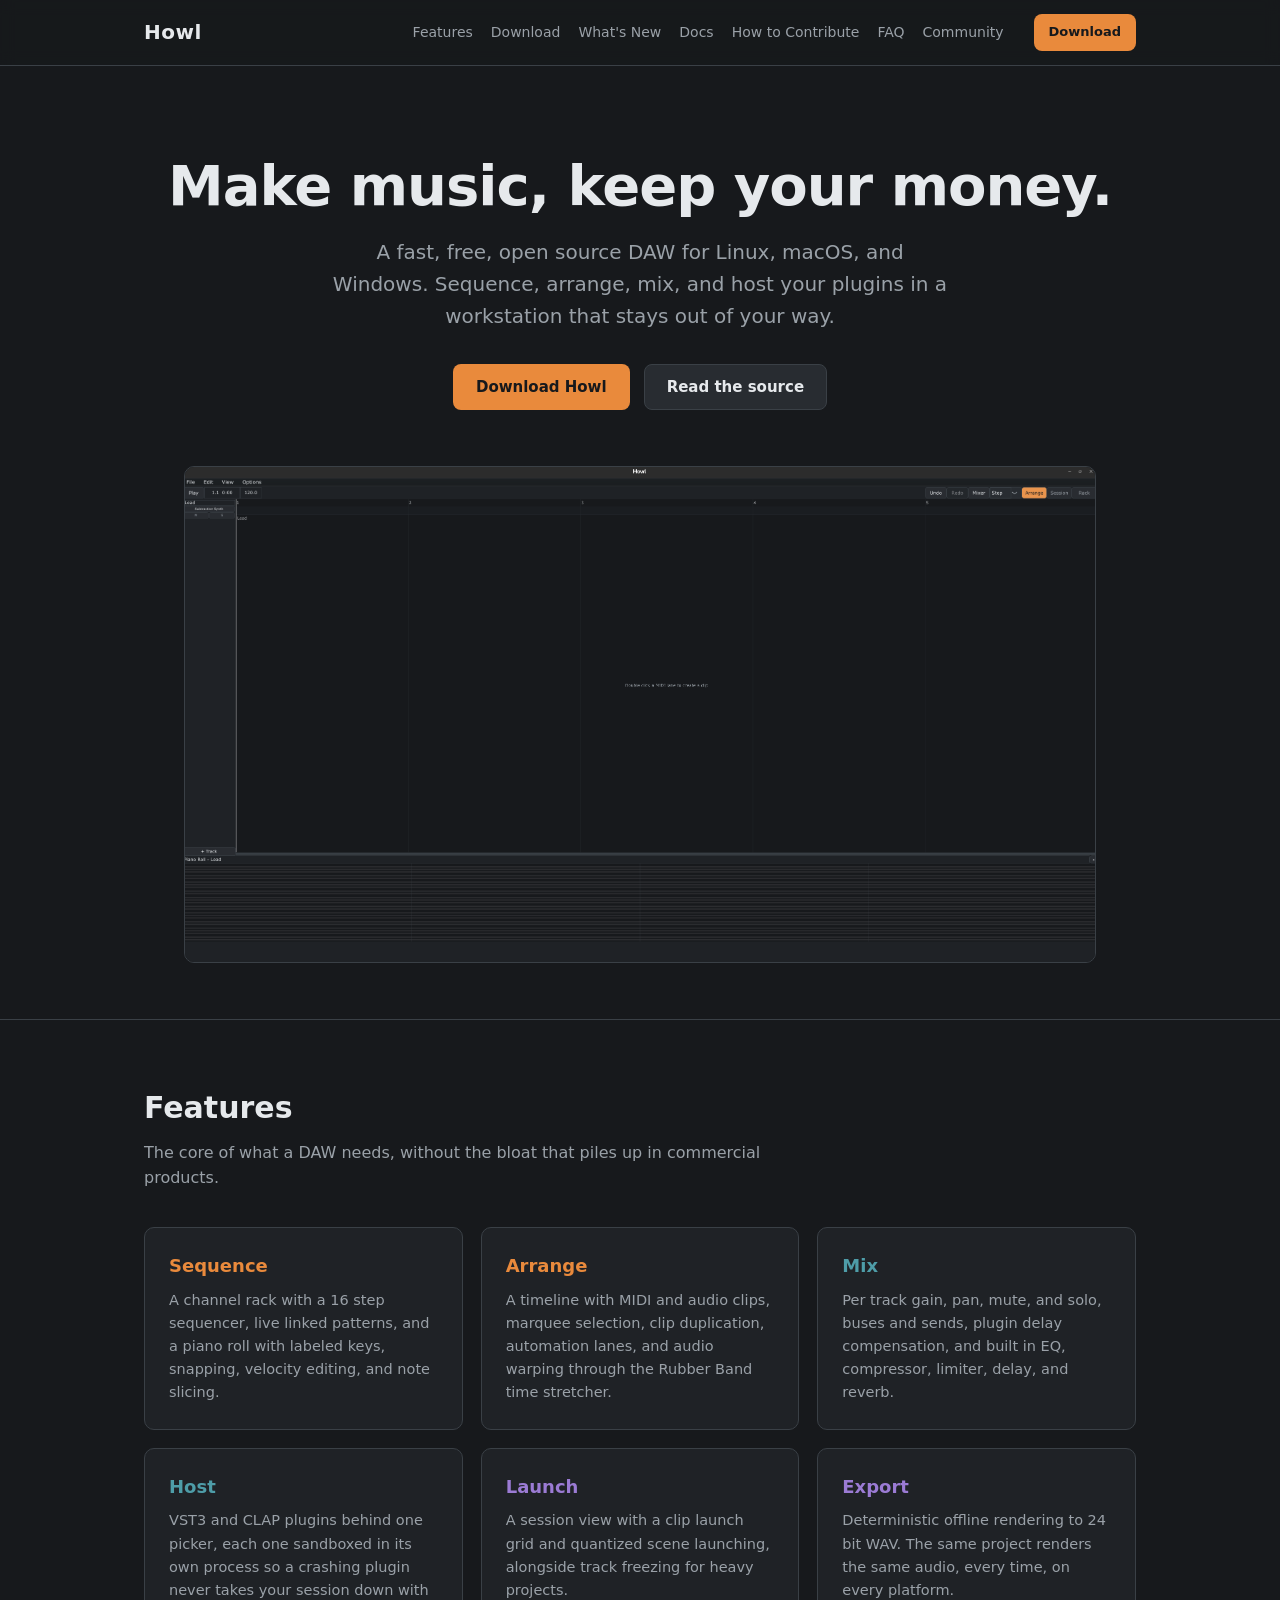
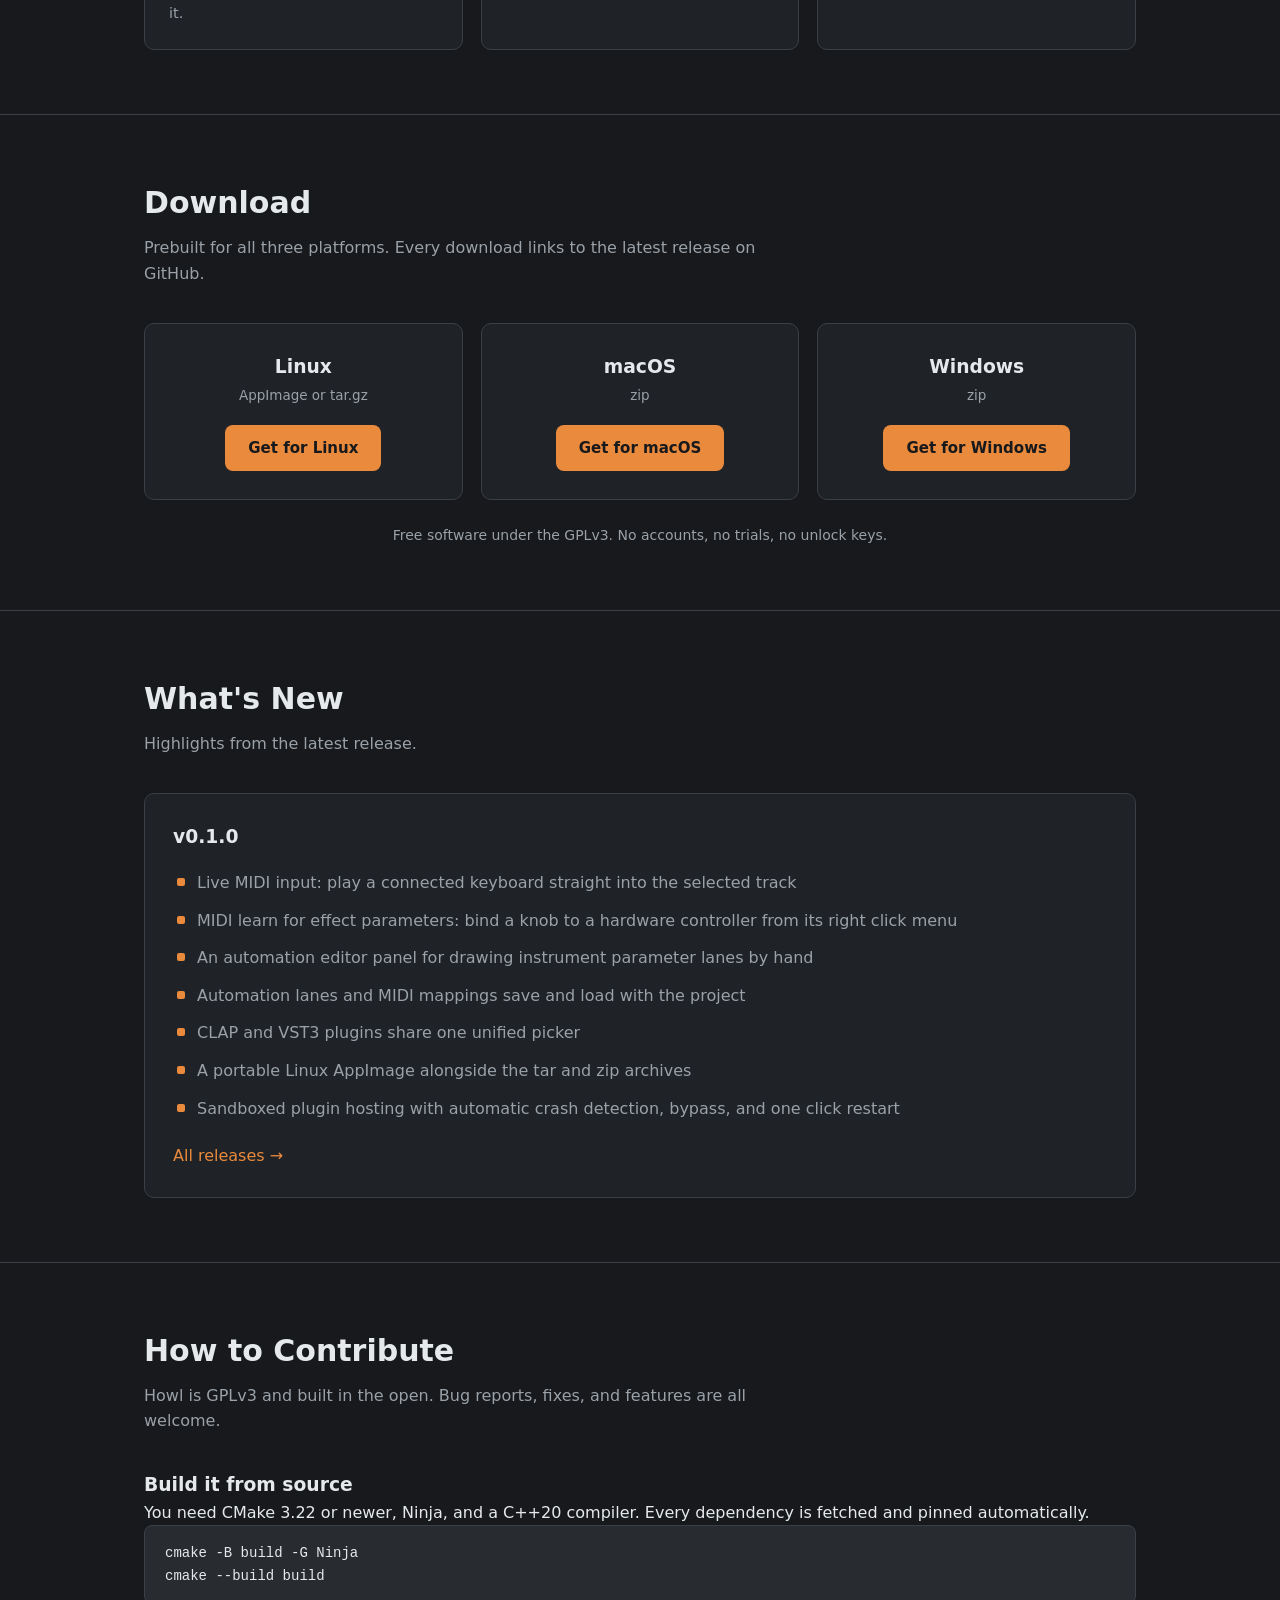
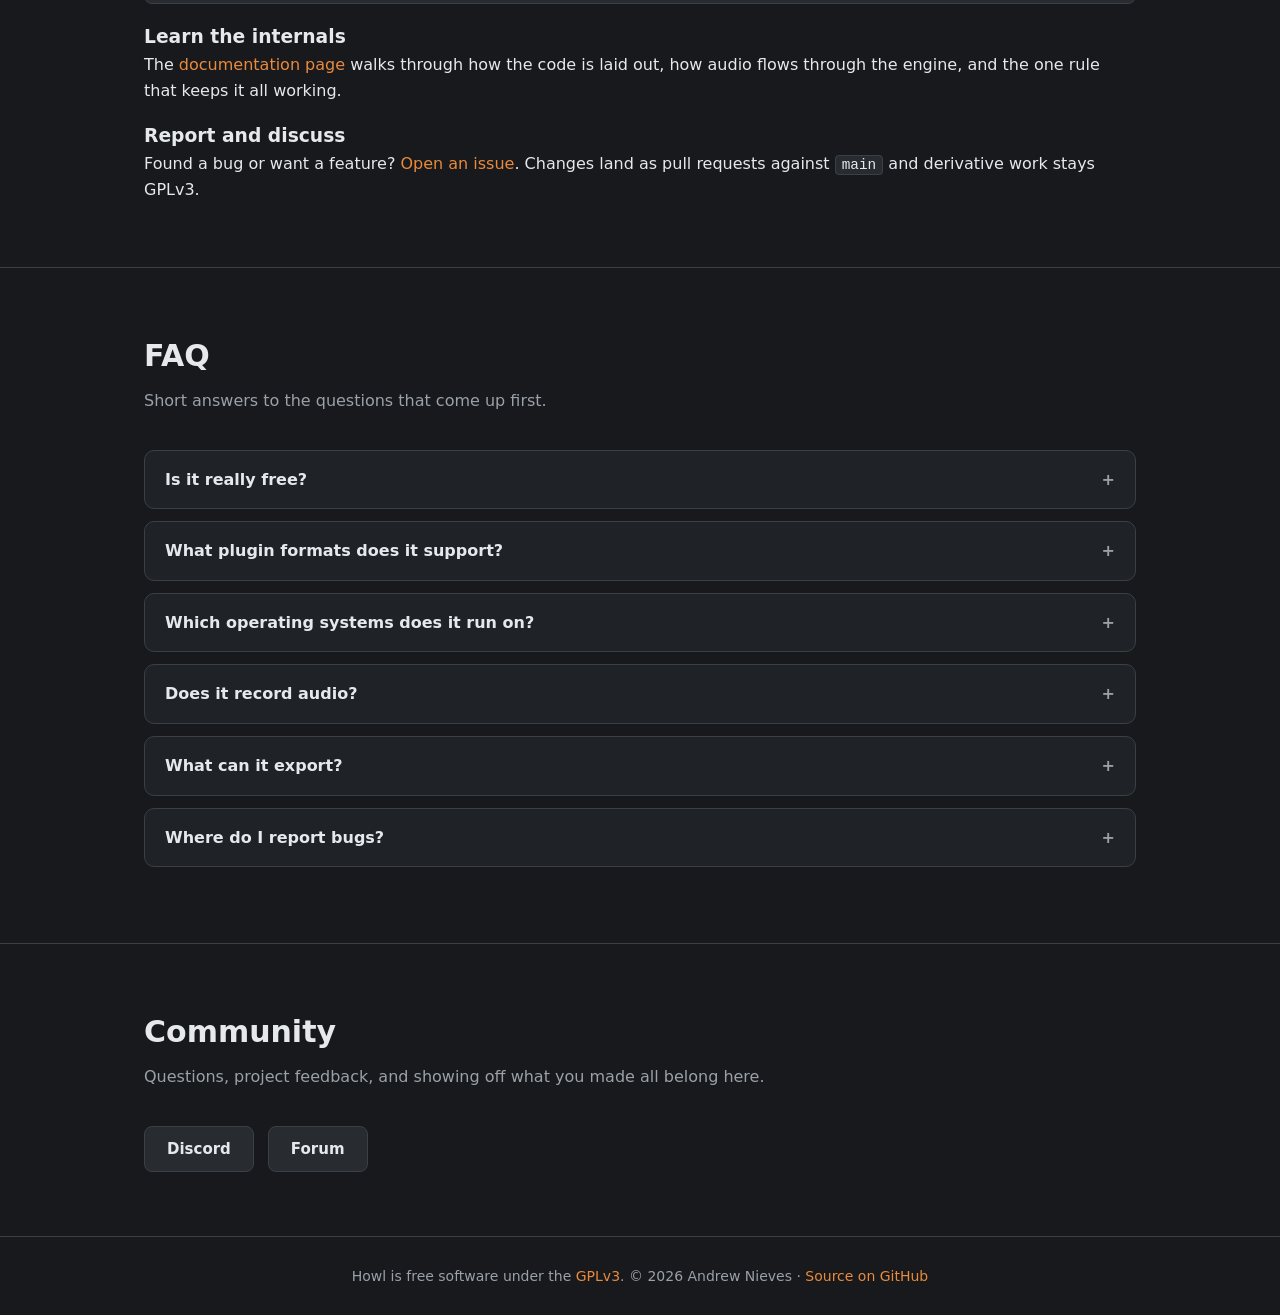
==== docs/index.html @ ec3da245 "add the website and a Help menu Two static pages served from docs/ by GitHub Pages: a landing page w" ====
<!DOCTYPE html>
<html lang="en">
<head>
    <meta charset="utf-8">
    <meta name="viewport" content="width=device-width, initial-scale=1">
    <title>Howl - A fast, free, open source DAW</title>
    <meta name="description" content="Howl is a fast, free, open source digital audio workstation for Linux, macOS, and Windows, with VST3 and CLAP plugin hosting.">
    <link rel="stylesheet" href="style.css">
</head>
<body>

<nav>
    <div class="nav-inner">
        <a class="wordmark" href="#">Howl</a>
        <div class="nav-links">
            <a href="#features">Features</a>
            <a href="#download">Download</a>
            <a href="#whats-new">What's New</a>
            <a href="documentation.html">Docs</a>
            <a href="#contribute">How to Contribute</a>
            <a href="#faq">FAQ</a>
            <a href="#community">Community</a>
        </div>
        <a class="button button-primary button-small nav-cta" href="https://github.com/ajnieves1/Howl/releases/latest">Download</a>
    </div>
</nav>

<header class="hero">
    <div class="container">
        <h1>Make music, keep your money.</h1>
        <p class="tagline">A fast, free, open source DAW for Linux, macOS, and Windows. Sequence, arrange, mix, and host your plugins in a workstation that stays out of your way.</p>
        <div class="hero-actions">
            <a class="button button-primary" href="https://github.com/ajnieves1/Howl/releases/latest">Download Howl</a>
            <a class="button button-secondary" href="https://github.com/ajnieves1/Howl">Read the source</a>
        </div>
    </div>
    <div class="hero-shot">
        <img src="image.png" alt="The Howl arrangement view: a dark timeline with MIDI clips, a track header column, and a transport bar">
    </div>
</header>

<main>

<section id="features">
    <div class="container">
        <h2>Features</h2>
        <p class="section-lead">The core of what a DAW needs, without the bloat that piles up in commercial products.</p>
        <div class="card-grid">
            <div class="card">
                <h3 class="tint-accent">Sequence</h3>
                <p>A channel rack with a 16 step sequencer, live linked patterns, and a piano roll with labeled keys, snapping, velocity editing, and note slicing.</p>
            </div>
            <div class="card">
                <h3 class="tint-accent">Arrange</h3>
                <p>A timeline with MIDI and audio clips, marquee selection, clip duplication, automation lanes, and audio warping through the Rubber Band time stretcher.</p>
            </div>
            <div class="card">
                <h3 class="tint-audio">Mix</h3>
                <p>Per track gain, pan, mute, and solo, buses and sends, plugin delay compensation, and built in EQ, compressor, limiter, delay, and reverb.</p>
            </div>
            <div class="card">
                <h3 class="tint-audio">Host</h3>
                <p>VST3 and CLAP plugins behind one picker, each one sandboxed in its own process so a crashing plugin never takes your session down with it.</p>
            </div>
            <div class="card">
                <h3 class="tint-pattern">Launch</h3>
                <p>A session view with a clip launch grid and quantized scene launching, alongside track freezing for heavy projects.</p>
            </div>
            <div class="card">
                <h3 class="tint-pattern">Export</h3>
                <p>Deterministic offline rendering to 24 bit WAV. The same project renders the same audio, every time, on every platform.</p>
            </div>
        </div>
    </div>
</section>

<section id="download">
    <div class="container">
        <h2>Download</h2>
        <p class="section-lead">Prebuilt for all three platforms. Every download links to the latest release on GitHub.</p>
        <div class="download-grid">
            <div class="download-card">
                <h3>Linux</h3>
                <p class="formats">AppImage or tar.gz</p>
                <a class="button button-primary" href="https://github.com/ajnieves1/Howl/releases/latest">Get for Linux</a>
            </div>
            <div class="download-card">
                <h3>macOS</h3>
                <p class="formats">zip</p>
                <a class="button button-primary" href="https://github.com/ajnieves1/Howl/releases/latest">Get for macOS</a>
            </div>
            <div class="download-card">
                <h3>Windows</h3>
                <p class="formats">zip</p>
                <a class="button button-primary" href="https://github.com/ajnieves1/Howl/releases/latest">Get for Windows</a>
            </div>
        </div>
        <p class="license-note">Free software under the GPLv3. No accounts, no trials, no unlock keys.</p>
    </div>
</section>

<section id="whats-new">
    <div class="container">
        <h2>What's New</h2>
        <p class="section-lead">Highlights from the latest release.</p>
        <div class="release-notes">
            <h3>v0.1.0</h3>
            <ul>
                <li>Live MIDI input: play a connected keyboard straight into the selected track</li>
                <li>MIDI learn for effect parameters: bind a knob to a hardware controller from its right click menu</li>
                <li>An automation editor panel for drawing instrument parameter lanes by hand</li>
                <li>Automation lanes and MIDI mappings save and load with the project</li>
                <li>CLAP and VST3 plugins share one unified picker</li>
                <li>A portable Linux AppImage alongside the tar and zip archives</li>
                <li>Sandboxed plugin hosting with automatic crash detection, bypass, and one click restart</li>
            </ul>
            <a class="all-releases" href="https://github.com/ajnieves1/Howl/releases">All releases &rarr;</a>
        </div>
    </div>
</section>

<section id="contribute">
    <div class="container">
        <h2>How to Contribute</h2>
        <p class="section-lead">Howl is GPLv3 and built in the open. Bug reports, fixes, and features are all welcome.</p>
        <div class="contribute-steps">
            <div>
                <h3>Build it from source</h3>
                <p>You need CMake 3.22 or newer, Ninja, and a C++20 compiler. Every dependency is fetched and pinned automatically.</p>
<pre><code>cmake -B build -G Ninja
cmake --build build</code></pre>
            </div>
            <div>
                <h3>Learn the internals</h3>
                <p>The <a href="documentation.html">documentation page</a> walks through how the code is laid out, how audio flows through the engine, and the one rule that keeps it all working.</p>
            </div>
            <div>
                <h3>Report and discuss</h3>
                <p>Found a bug or want a feature? <a href="https://github.com/ajnieves1/Howl/issues">Open an issue</a>. Changes land as pull requests against <code>main</code> and derivative work stays GPLv3.</p>
            </div>
        </div>
    </div>
</section>

<section id="faq" class="faq">
    <div class="container">
        <h2>FAQ</h2>
        <p class="section-lead">Short answers to the questions that come up first.</p>
        <details>
            <summary>Is it really free?</summary>
            <p>Yes. Howl is free software under the GPLv3. There is nothing to buy, no locked features, and no subscription. You can use it, study it, change it, and share it.</p>
        </details>
        <details>
            <summary>What plugin formats does it support?</summary>
            <p>VST3 and CLAP, both behind one picker. VST2 is not supported and will not be. On Linux, Windows plugins can work through yabridge, with the usual caveats bridged plugins bring.</p>
        </details>
        <details>
            <summary>Which operating systems does it run on?</summary>
            <p>Linux, macOS, and Windows. All three are built and tested on every change.</p>
        </details>
        <details>
            <summary>Does it record audio?</summary>
            <p>No. Howl is sequencing first: MIDI, samples, plugins, and imported audio. Recording live input is not part of the current design.</p>
        </details>
        <details>
            <summary>What can it export?</summary>
            <p>24 bit WAV through a deterministic offline renderer. Projects themselves save as plain JSON text, so they diff and version cleanly.</p>
        </details>
        <details>
            <summary>Where do I report bugs?</summary>
            <p>On the <a href="https://github.com/ajnieves1/Howl/issues">GitHub issue tracker</a>. A short description and the steps to reproduce are all it takes.</p>
        </details>
    </div>
</section>

<section id="community">
    <div class="container">
        <h2>Community</h2>
        <p class="section-lead">Questions, project feedback, and showing off what you made all belong here.</p>
        <div class="community-buttons">
            <!-- REPLACE href with the real Discord invite URL -->
            <a class="button button-secondary" href="#">Discord</a>
            <a class="button button-secondary" href="https://github.com/ajnieves1/Howl/discussions">Forum</a>
        </div>
    </div>
</section>

</main>

<footer>
    <div class="container">
        <p>Howl is free software under the <a href="https://www.gnu.org/licenses/gpl-3.0.html">GPLv3</a>. &copy; 2026 Andrew Nieves &middot; <a href="https://github.com/ajnieves1/Howl">Source on GitHub</a></p>
    </div>
</footer>

</body>
</html>
---- docs/style.css ----
/* Howl website styles. The palette mirrors the app's theme exactly:
   window #17191C, panel #1F2226, raised #282C31, hover #333940, border #3A4046,
   text #E6E9EC / #9AA1A8, accent #E98A3C, audio teal #4E9DA8, pattern violet #9B7BD4 */

:root {
    --window-bg: #17191C;
    --panel-bg: #1F2226;
    --raised-bg: #282C31;
    --hover-bg: #333940;
    --border: #3A4046;
    --text-primary: #E6E9EC;
    --text-secondary: #9AA1A8;
    --accent: #E98A3C;
    --audio: #4E9DA8;
    --pattern: #9B7BD4;
}

* {
    margin: 0;
    padding: 0;
    box-sizing: border-box;
}

html {
    scroll-behavior: smooth;
    scroll-padding-top: 72px;
}

body {
    background: var(--window-bg);
    color: var(--text-primary);
    font-family: system-ui, -apple-system, "Segoe UI", Roboto, "Helvetica Neue", Arial, sans-serif;
    line-height: 1.6;
}

a {
    color: var(--accent);
    text-decoration: none;
}

a:hover {
    text-decoration: underline;
}

.container {
    max-width: 1040px;
    margin: 0 auto;
    padding: 0 24px;
}

/* Sticky top navigation */

nav {
    position: sticky;
    top: 0;
    z-index: 10;
    background: rgba(23, 25, 28, 0.92);
    backdrop-filter: blur(8px);
    border-bottom: 1px solid var(--border);
}

.nav-inner {
    max-width: 1040px;
    margin: 0 auto;
    padding: 14px 24px;
    display: flex;
    align-items: center;
    gap: 22px;
    flex-wrap: wrap;
}

.wordmark {
    font-size: 20px;
    font-weight: 700;
    color: var(--text-primary);
    letter-spacing: 0.5px;
}

.wordmark:hover {
    text-decoration: none;
}

.nav-links {
    display: flex;
    gap: 18px;
    flex-wrap: wrap;
    margin-left: auto;
}

.nav-links a {
    color: var(--text-secondary);
    font-size: 14px;
}

.nav-links a:hover {
    color: var(--text-primary);
    text-decoration: none;
}

.nav-cta {
    margin-left: 8px;
}

/* Buttons */

.button {
    display: inline-block;
    padding: 10px 22px;
    border-radius: 8px;
    font-size: 15px;
    font-weight: 600;
    border: 1px solid transparent;
}

.button:hover {
    text-decoration: none;
}

.button-primary {
    background: var(--accent);
    color: var(--window-bg);
}

.button-primary:hover {
    filter: brightness(1.1);
}

.button-secondary {
    background: var(--raised-bg);
    color: var(--text-primary);
    border-color: var(--border);
}

.button-secondary:hover {
    background: var(--hover-bg);
}

.button-small {
    padding: 7px 14px;
    font-size: 13px;
}

/* Hero */

.hero {
    text-align: center;
    padding: 88px 0 56px;
}

.hero h1 {
    font-size: clamp(34px, 6vw, 56px);
    line-height: 1.15;
    letter-spacing: -1px;
}

.hero .tagline {
    color: var(--text-secondary);
    font-size: clamp(16px, 2.4vw, 20px);
    max-width: 620px;
    margin: 18px auto 0;
}

.hero-actions {
    margin-top: 32px;
    display: flex;
    gap: 14px;
    justify-content: center;
    flex-wrap: wrap;
}

.hero-shot {
    margin: 56px auto 0;
    max-width: 960px;
    padding: 0 24px;
}

.hero-shot img,
.screenshot-frame {
    width: 100%;
    border: 1px solid var(--border);
    border-radius: 10px;
    display: block;
}

/* Placeholder frame for screenshots not yet supplied */

.screenshot-frame {
    background: var(--panel-bg);
    color: var(--text-secondary);
    display: flex;
    align-items: center;
    justify-content: center;
    font-size: 14px;
    aspect-ratio: 16 / 9;
}

/* Sections */

section {
    padding: 64px 0;
    border-top: 1px solid var(--border);
}

section h2 {
    font-size: 30px;
    margin-bottom: 8px;
}

.section-lead {
    color: var(--text-secondary);
    max-width: 640px;
    margin-bottom: 36px;
}

/* Feature cards */

.card-grid {
    display: grid;
    grid-template-columns: repeat(auto-fit, minmax(280px, 1fr));
    gap: 18px;
}

.card {
    background: var(--panel-bg);
    border: 1px solid var(--border);
    border-radius: 10px;
    padding: 24px;
}

.card h3 {
    font-size: 18px;
    margin-bottom: 8px;
}

.card p {
    color: var(--text-secondary);
    font-size: 14.5px;
}

.card .tint-accent { color: var(--accent); }
.card .tint-audio { color: var(--audio); }
.card .tint-pattern { color: var(--pattern); }

/* Download cards */

.download-grid {
    display: grid;
    grid-template-columns: repeat(auto-fit, minmax(240px, 1fr));
    gap: 18px;
}

.download-card {
    background: var(--panel-bg);
    border: 1px solid var(--border);
    border-radius: 10px;
    padding: 28px 24px;
    text-align: center;
}

.download-card h3 {
    margin-bottom: 4px;
}

.download-card .formats {
    color: var(--text-secondary);
    font-size: 13.5px;
    margin-bottom: 18px;
}

.license-note {
    color: var(--text-secondary);
    font-size: 14px;
    margin-top: 24px;
    text-align: center;
}

/* What's new */

.release-notes {
    background: var(--panel-bg);
    border: 1px solid var(--border);
    border-radius: 10px;
    padding: 28px;
}

.release-notes h3 {
    margin-bottom: 12px;
}

.release-notes ul {
    list-style: none;
}

.release-notes li {
    padding: 6px 0 6px 24px;
    position: relative;
    color: var(--text-secondary);
}

.release-notes li::before {
    content: "";
    position: absolute;
    left: 4px;
    top: 14px;
    width: 8px;
    height: 8px;
    border-radius: 2px;
    background: var(--accent);
}

.release-notes .all-releases {
    display: inline-block;
    margin-top: 16px;
}

/* Contribute */

.contribute-steps {
    display: grid;
    gap: 18px;
}

pre {
    background: var(--raised-bg);
    border: 1px solid var(--border);
    border-radius: 8px;
    padding: 16px 20px;
    overflow-x: auto;
    font-size: 14px;
    color: var(--text-primary);
}

code {
    font-family: ui-monospace, "SF Mono", Menlo, Consolas, monospace;
}

p code, li code {
    background: var(--raised-bg);
    border: 1px solid var(--border);
    border-radius: 4px;
    padding: 1px 6px;
    font-size: 0.9em;
}

/* FAQ */

.faq details {
    background: var(--panel-bg);
    border: 1px solid var(--border);
    border-radius: 10px;
    margin-bottom: 12px;
    overflow: hidden;
}

.faq summary {
    cursor: pointer;
    padding: 16px 20px;
    font-weight: 600;
    list-style: none;
}

.faq summary::-webkit-details-marker {
    display: none;
}

.faq summary::after {
    content: "+";
    float: right;
    color: var(--text-secondary);
}

.faq details[open] summary::after {
    content: "\2212";
}

.faq summary:hover {
    background: var(--hover-bg);
}

.faq details p {
    padding: 0 20px 16px;
    color: var(--text-secondary);
}

/* Community */

.community-buttons {
    display: flex;
    gap: 14px;
    flex-wrap: wrap;
}

/* Footer */

footer {
    border-top: 1px solid var(--border);
    padding: 28px 0;
    color: var(--text-secondary);
    font-size: 14px;
    text-align: center;
}

/* Documentation page */

.doc-page {
    padding: 48px 0 64px;
}

.doc-page h1 {
    font-size: 36px;
    margin-bottom: 8px;
}

.doc-page > .container > p.section-lead {
    margin-bottom: 40px;
}

.doc-page h2 {
    font-size: 24px;
    margin: 44px 0 12px;
    padding-top: 20px;
    border-top: 1px solid var(--border);
}

.doc-page h3 {
    font-size: 17px;
    margin: 22px 0 6px;
}

.doc-page p {
    color: var(--text-secondary);
    margin-bottom: 12px;
    max-width: 760px;
}

.doc-page ul {
    color: var(--text-secondary);
    margin: 0 0 12px 22px;
}

.doc-page li {
    margin-bottom: 6px;
}

.doc-page pre {
    margin-bottom: 12px;
}

.module-table {
    width: 100%;
    border-collapse: collapse;
    font-size: 14.5px;
    margin-bottom: 12px;
}

.module-table th,
.module-table td {
    text-align: left;
    padding: 10px 14px;
    border: 1px solid var(--border);
    vertical-align: top;
}

.module-table th {
    background: var(--panel-bg);
    color: var(--text-primary);
    white-space: nowrap;
}

.module-table td {
    color: var(--text-secondary);
}

.module-table td:first-child {
    color: var(--text-primary);
    font-family: ui-monospace, "SF Mono", Menlo, Consolas, monospace;
    font-size: 13.5px;
    white-space: nowrap;
}

@media (max-width: 640px) {
    .nav-links {
        gap: 12px;
    }

    .hero {
        padding: 56px 0 40px;
    }

    section {
        padding: 44px 0;
    }

    .module-table {
        display: block;
        overflow-x: auto;
    }
}
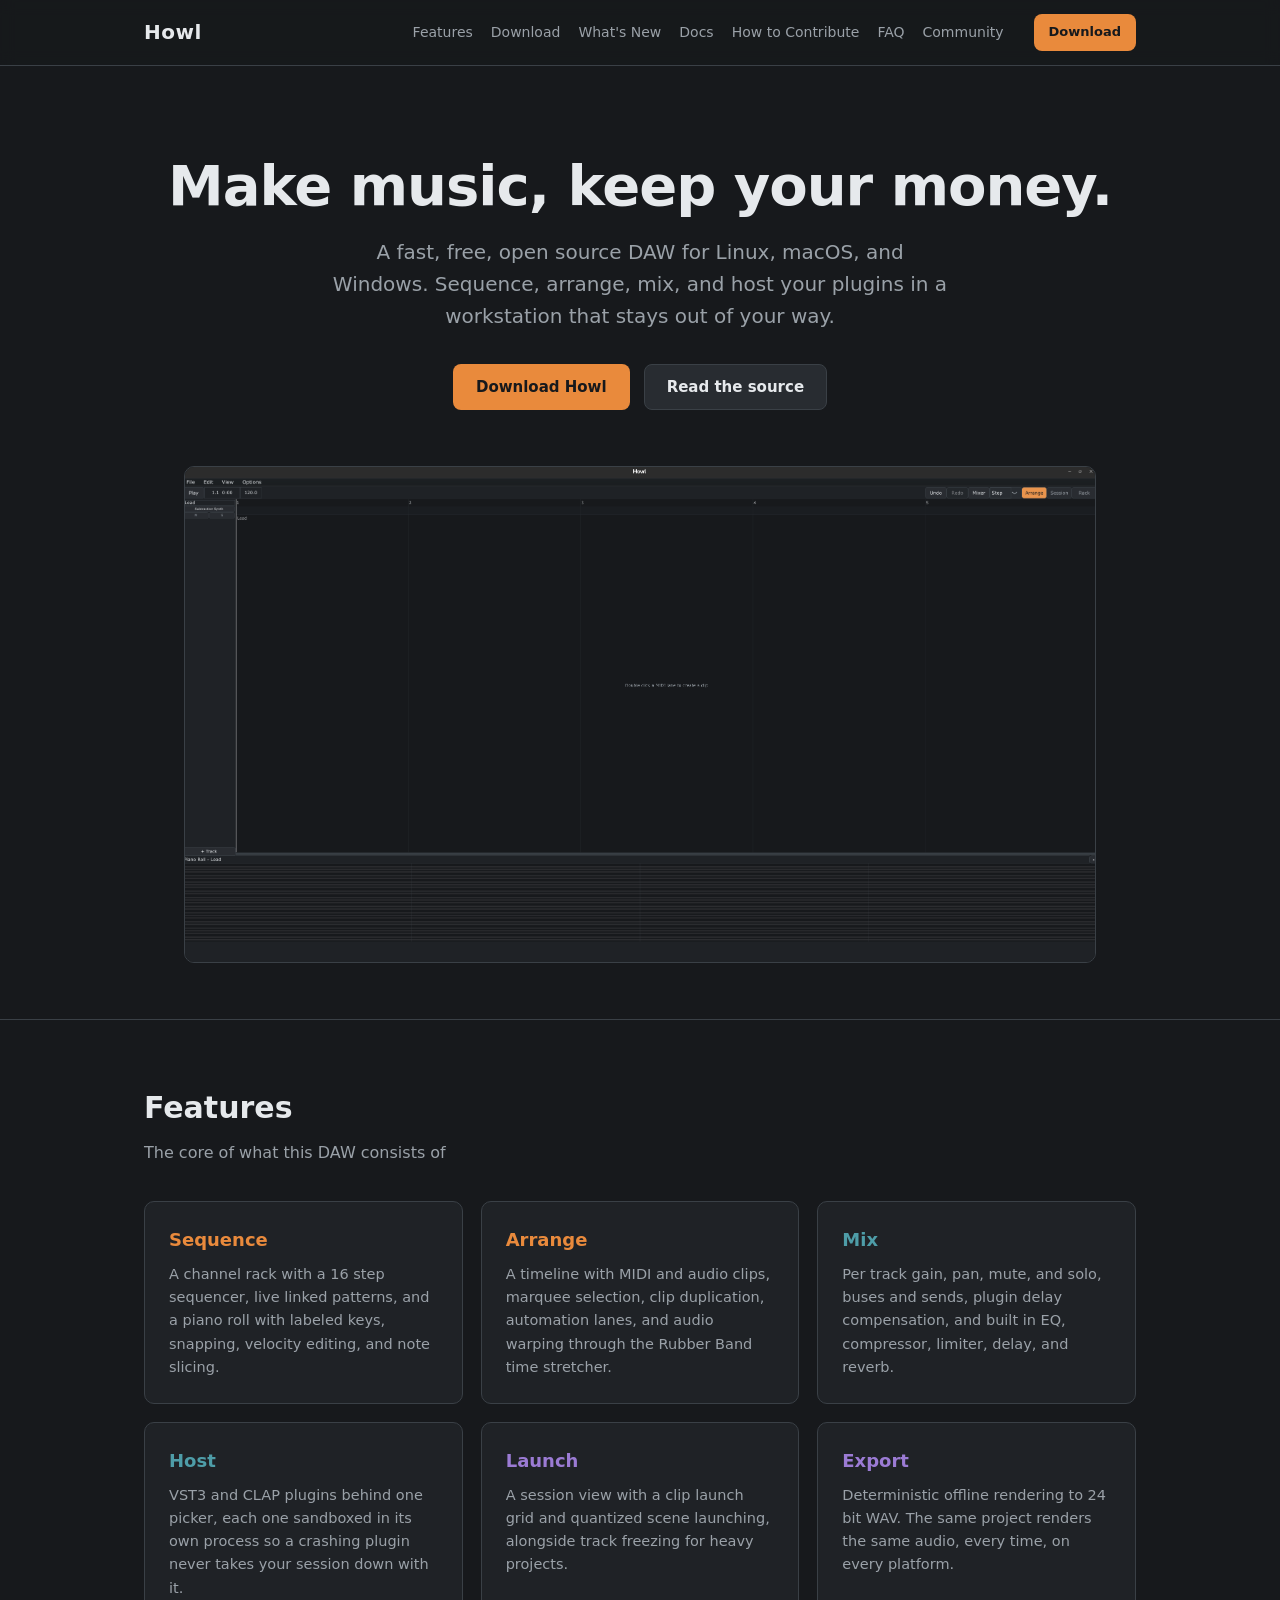
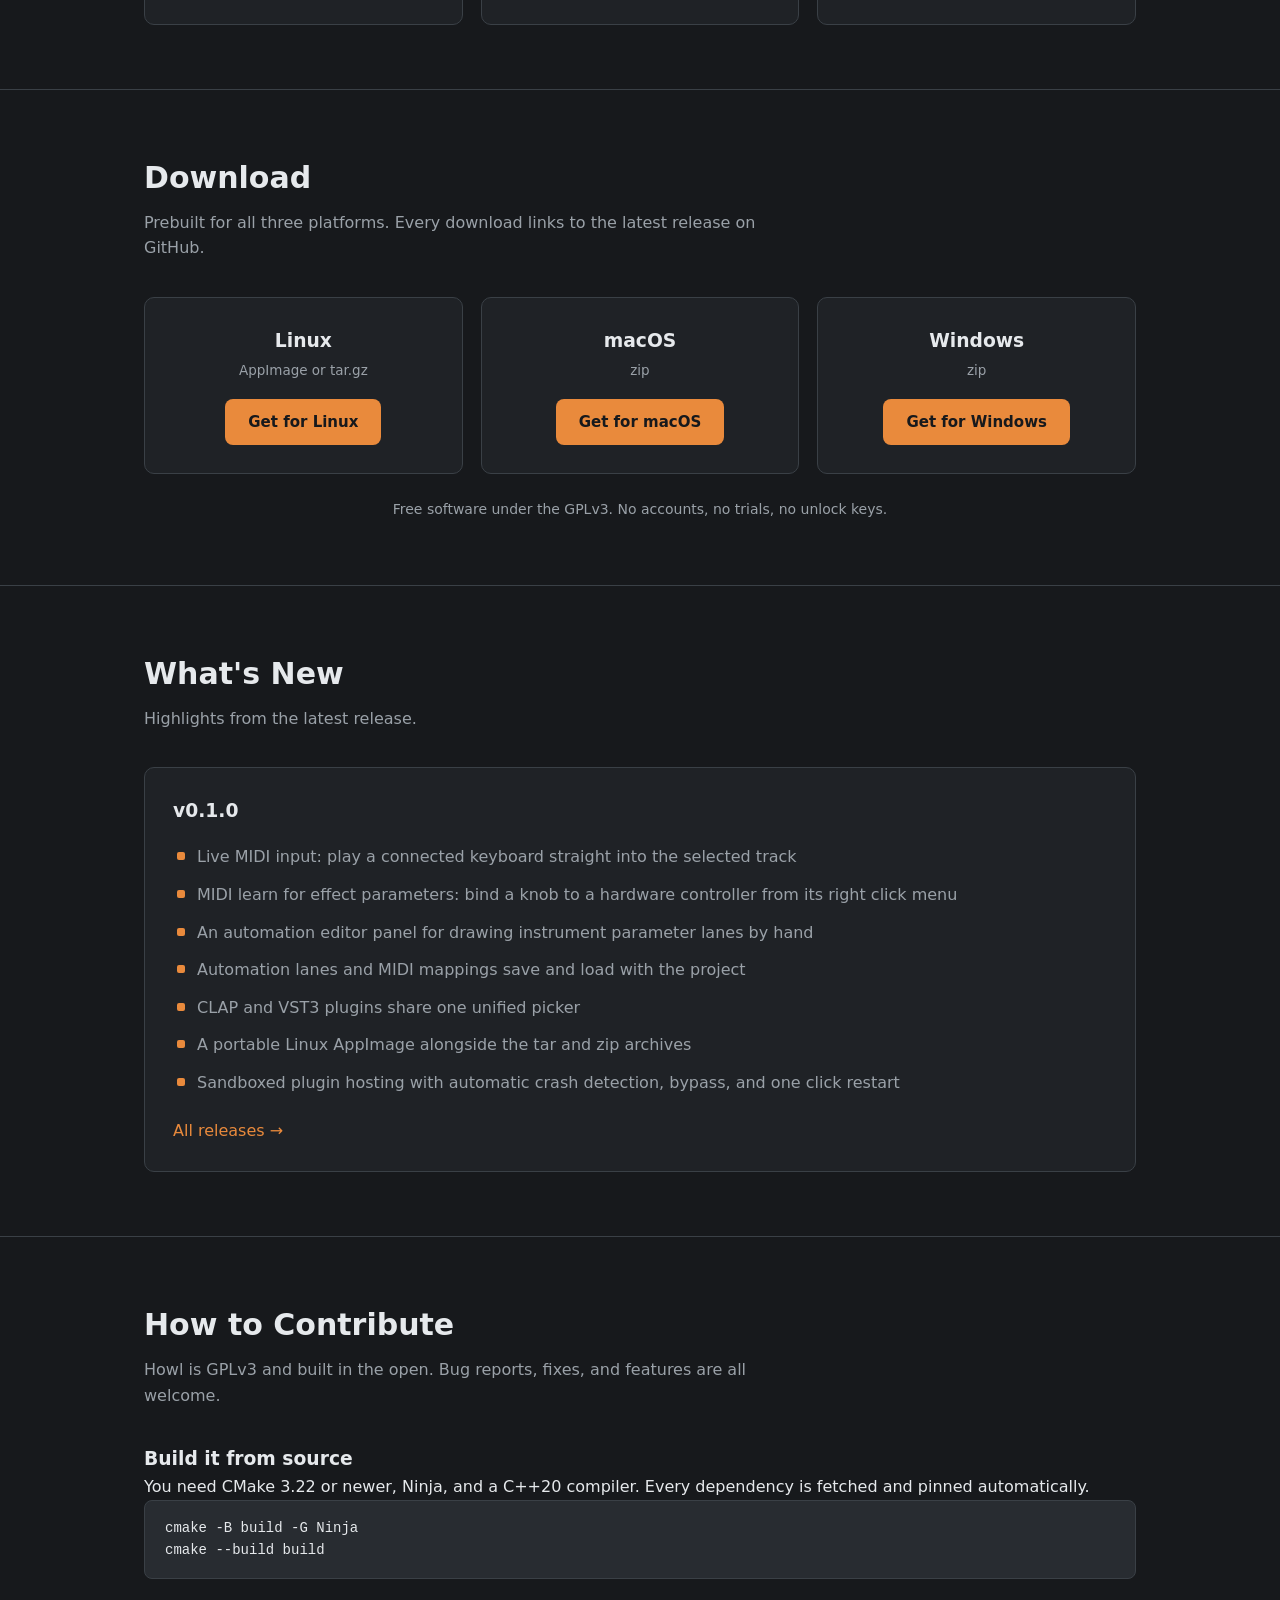
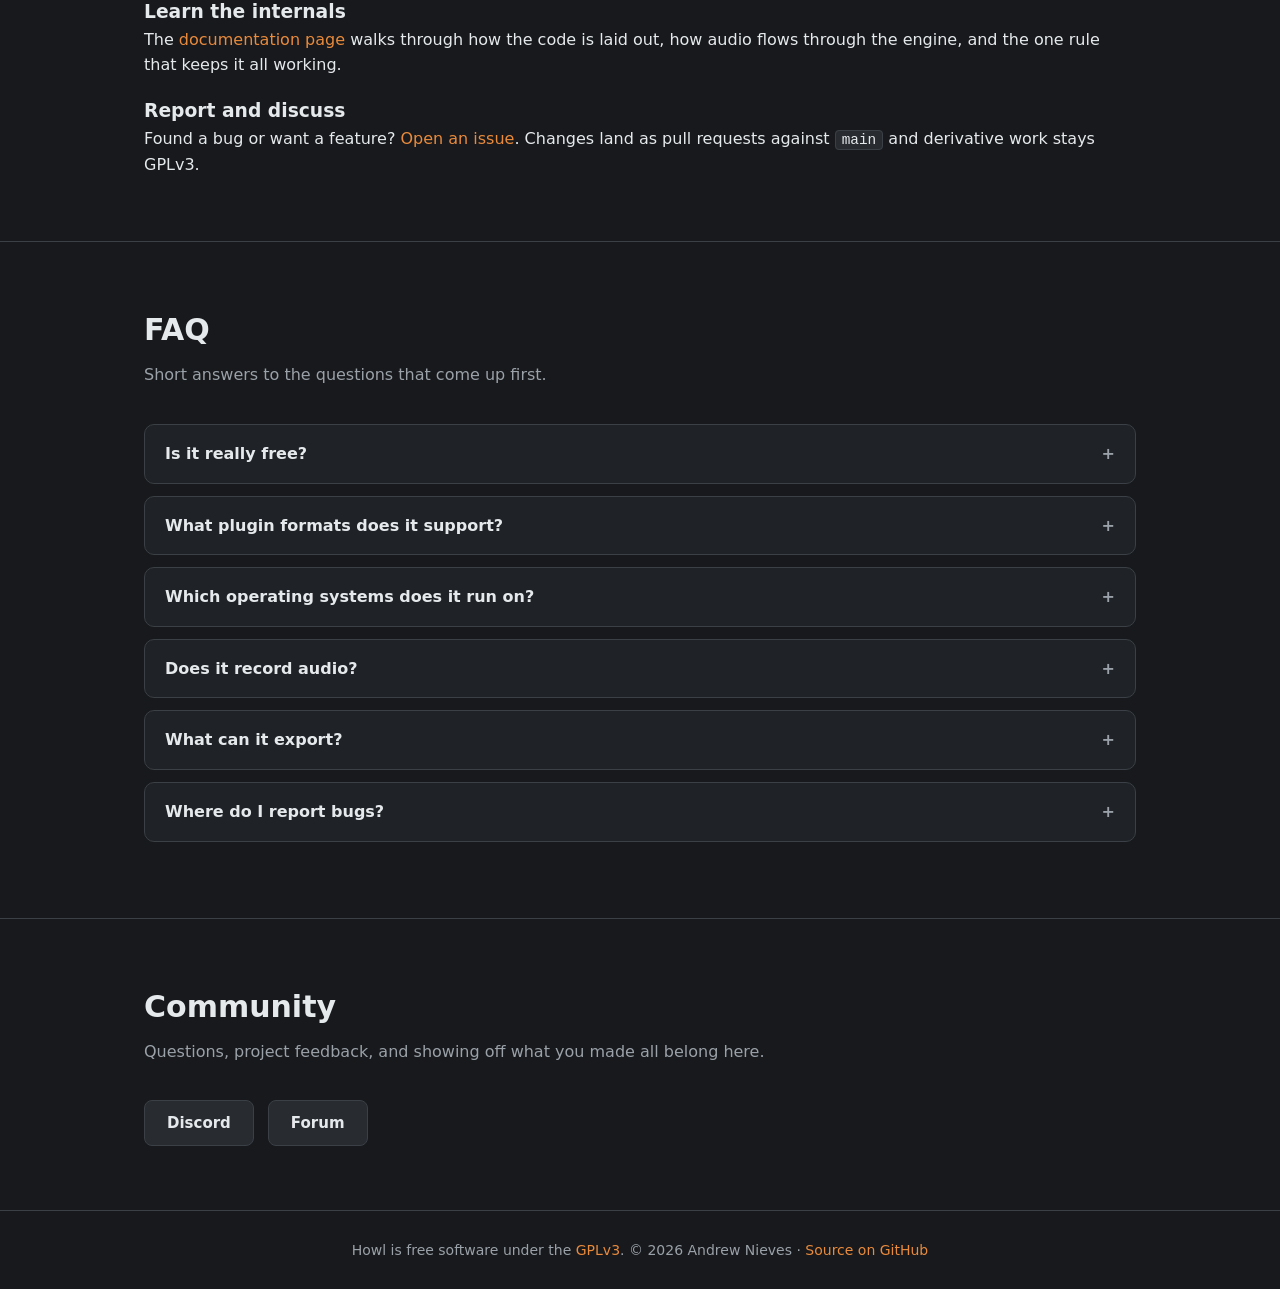
==== commit 72d7a9b0: "update landing page" ====
--- a/docs/index.html
+++ b/docs/index.html
@@ -44,7 +44,7 @@
 <section id="features">
     <div class="container">
         <h2>Features</h2>
-        <p class="section-lead">The core of what a DAW needs, without the bloat that piles up in commercial products.</p>
+        <p class="section-lead">The core of what this DAW consists of</p>
         <div class="card-grid">
             <div class="card">
                 <h3 class="tint-accent">Sequence</h3>
@@ -160,7 +160,7 @@
         </details>
         <details>
             <summary>Does it record audio?</summary>
-            <p>No. Howl is sequencing first: MIDI, samples, plugins, and imported audio. Recording live input is not part of the current design.</p>
+            <p>No. Howl is sequencing first: MIDI, samples, plugins, and imported audio. Recording live input is not part of the current design. There is room for this to change in the future.</p>
         </details>
         <details>
             <summary>What can it export?</summary>
@@ -178,8 +178,7 @@
         <h2>Community</h2>
         <p class="section-lead">Questions, project feedback, and showing off what you made all belong here.</p>
         <div class="community-buttons">
-            <!-- REPLACE href with the real Discord invite URL -->
-            <a class="button button-secondary" href="#">Discord</a>
+            <a class="button button-secondary" href="https://discord.gg/RvAfj8m8q">Discord</a>
             <a class="button button-secondary" href="https://github.com/ajnieves1/Howl/discussions">Forum</a>
         </div>
     </div>
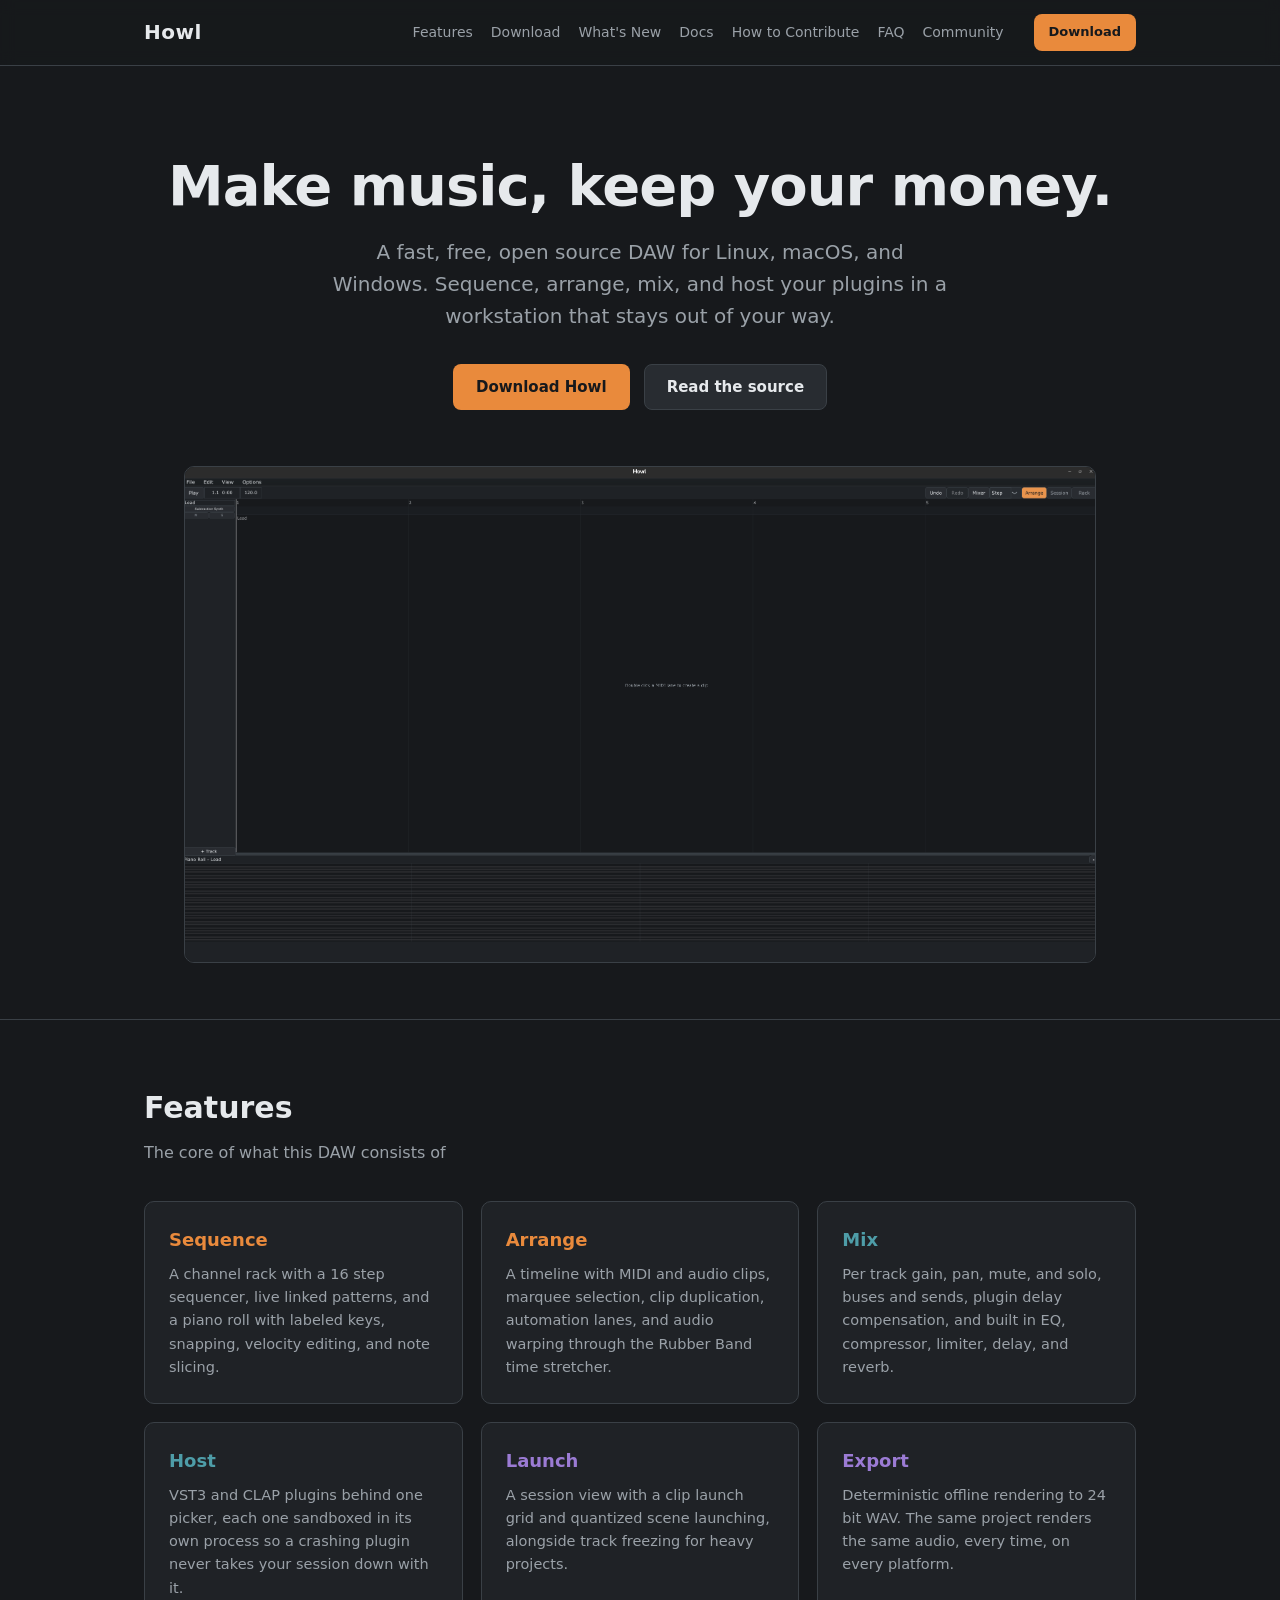
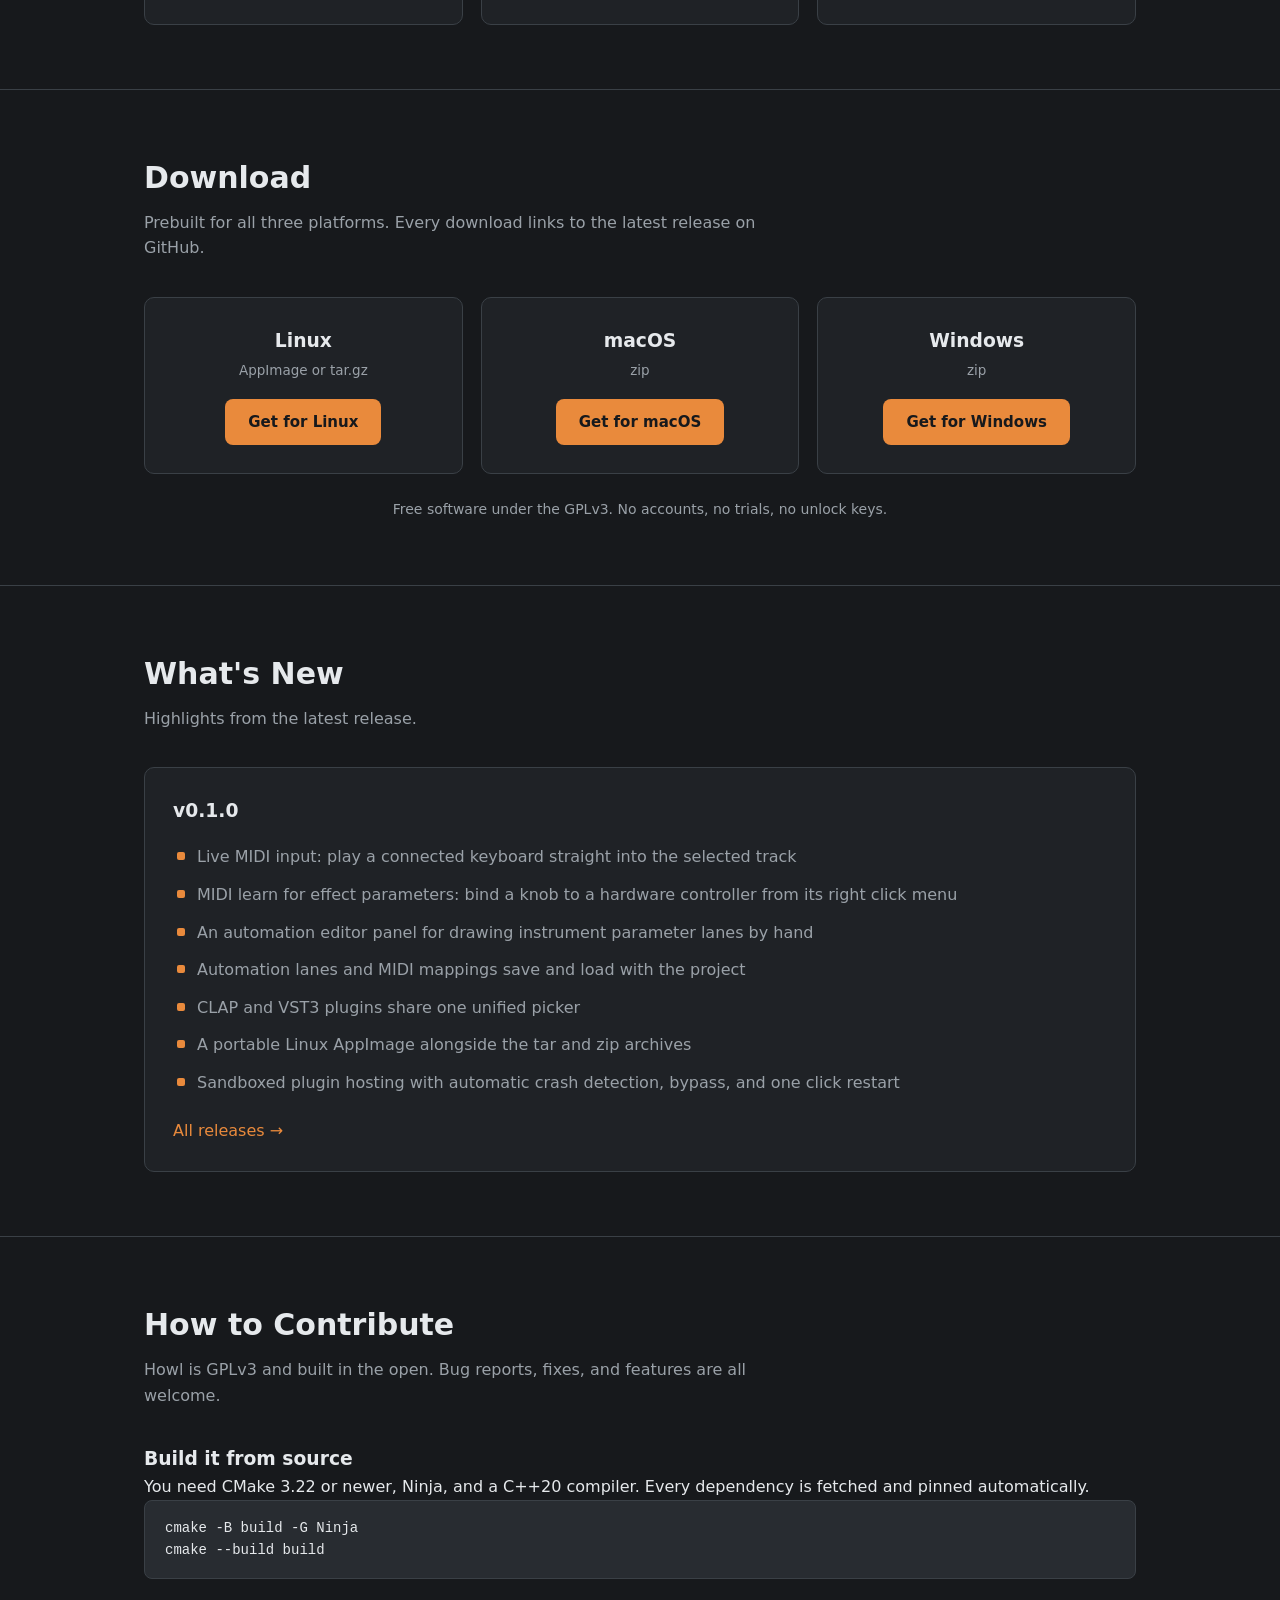
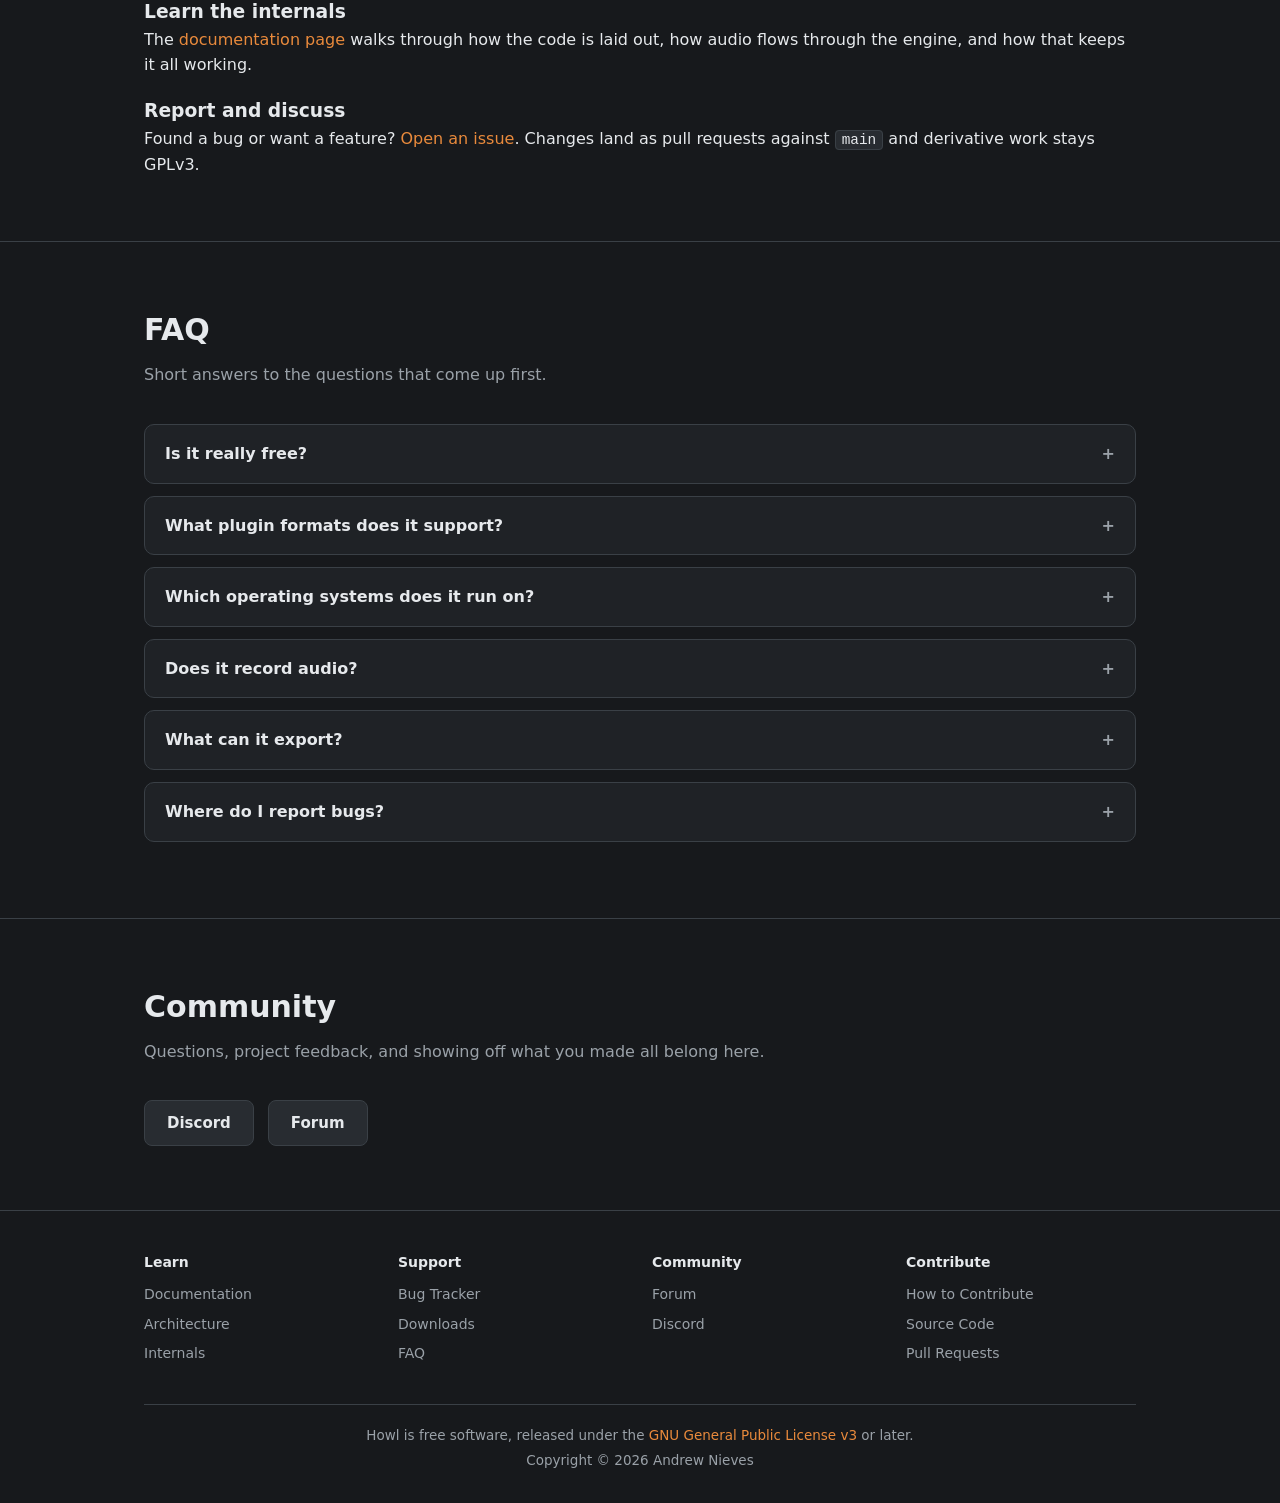
==== commit 6adedca2: "add a multi column footer with license and copyright lines" ====
--- a/docs/index.html
+++ b/docs/index.html
@@ -132,7 +132,7 @@
             </div>
             <div>
                 <h3>Learn the internals</h3>
-                <p>The <a href="documentation.html">documentation page</a> walks through how the code is laid out, how audio flows through the engine, and the one rule that keeps it all working.</p>
+                <p>The <a href="documentation.html">documentation page</a> walks through how the code is laid out, how audio flows through the engine, and how that keeps it all working.</p>
             </div>
             <div>
                 <h3>Report and discuss</h3>
@@ -188,7 +188,44 @@
 
 <footer>
     <div class="container">
-        <p>Howl is free software under the <a href="https://www.gnu.org/licenses/gpl-3.0.html">GPLv3</a>. &copy; 2026 Andrew Nieves &middot; <a href="https://github.com/ajnieves1/Howl">Source on GitHub</a></p>
+        <div class="footer-grid">
+            <div class="footer-col">
+                <h4>Learn</h4>
+                <ul>
+                    <li><a href="documentation.html">Documentation</a></li>
+                    <li><a href="https://github.com/ajnieves1/Howl/blob/main/docs/architecture.md">Architecture</a></li>
+                    <li><a href="https://github.com/ajnieves1/Howl/blob/main/docs/internals.md">Internals</a></li>
+                </ul>
+            </div>
+            <div class="footer-col">
+                <h4>Support</h4>
+                <ul>
+                    <li><a href="https://github.com/ajnieves1/Howl/issues">Bug Tracker</a></li>
+                    <li><a href="https://github.com/ajnieves1/Howl/releases">Downloads</a></li>
+                    <li><a href="index.html#faq">FAQ</a></li>
+                </ul>
+            </div>
+            <div class="footer-col">
+                <h4>Community</h4>
+                <ul>
+                    <li><a href="https://github.com/ajnieves1/Howl/discussions">Forum</a></li>
+                    <!-- REPLACE href with the real Discord invite URL -->
+                    <li><a href="#">Discord</a></li>
+                </ul>
+            </div>
+            <div class="footer-col">
+                <h4>Contribute</h4>
+                <ul>
+                    <li><a href="index.html#contribute">How to Contribute</a></li>
+                    <li><a href="https://github.com/ajnieves1/Howl">Source Code</a></li>
+                    <li><a href="https://github.com/ajnieves1/Howl/pulls">Pull Requests</a></li>
+                </ul>
+            </div>
+        </div>
+        <div class="footer-legal">
+            <p>Howl is free software, released under the <a href="https://www.gnu.org/licenses/gpl-3.0.html">GNU General Public License v3</a> or later.</p>
+            <p>Copyright &copy; 2026 Andrew Nieves</p>
+        </div>
     </div>
 </footer>
 
--- a/docs/style.css
+++ b/docs/style.css
@@ -394,10 +394,50 @@
 
 footer {
     border-top: 1px solid var(--border);
-    padding: 28px 0;
+    padding: 40px 0 28px;
     color: var(--text-secondary);
     font-size: 14px;
+}
+
+.footer-grid {
+    display: grid;
+    grid-template-columns: repeat(auto-fit, minmax(160px, 1fr));
+    gap: 24px;
+    padding-bottom: 32px;
+}
+
+.footer-col h4 {
+    color: var(--text-primary);
+    font-size: 14px;
+    margin-bottom: 10px;
+}
+
+.footer-col ul {
+    list-style: none;
+}
+
+.footer-col li {
+    margin-bottom: 7px;
+}
+
+.footer-col a {
+    color: var(--text-secondary);
+}
+
+.footer-col a:hover {
+    color: var(--text-primary);
+    text-decoration: none;
+}
+
+.footer-legal {
+    border-top: 1px solid var(--border);
+    padding-top: 20px;
     text-align: center;
+    font-size: 13.5px;
+}
+
+.footer-legal p {
+    margin-bottom: 4px;
 }
 
 /* Documentation page */
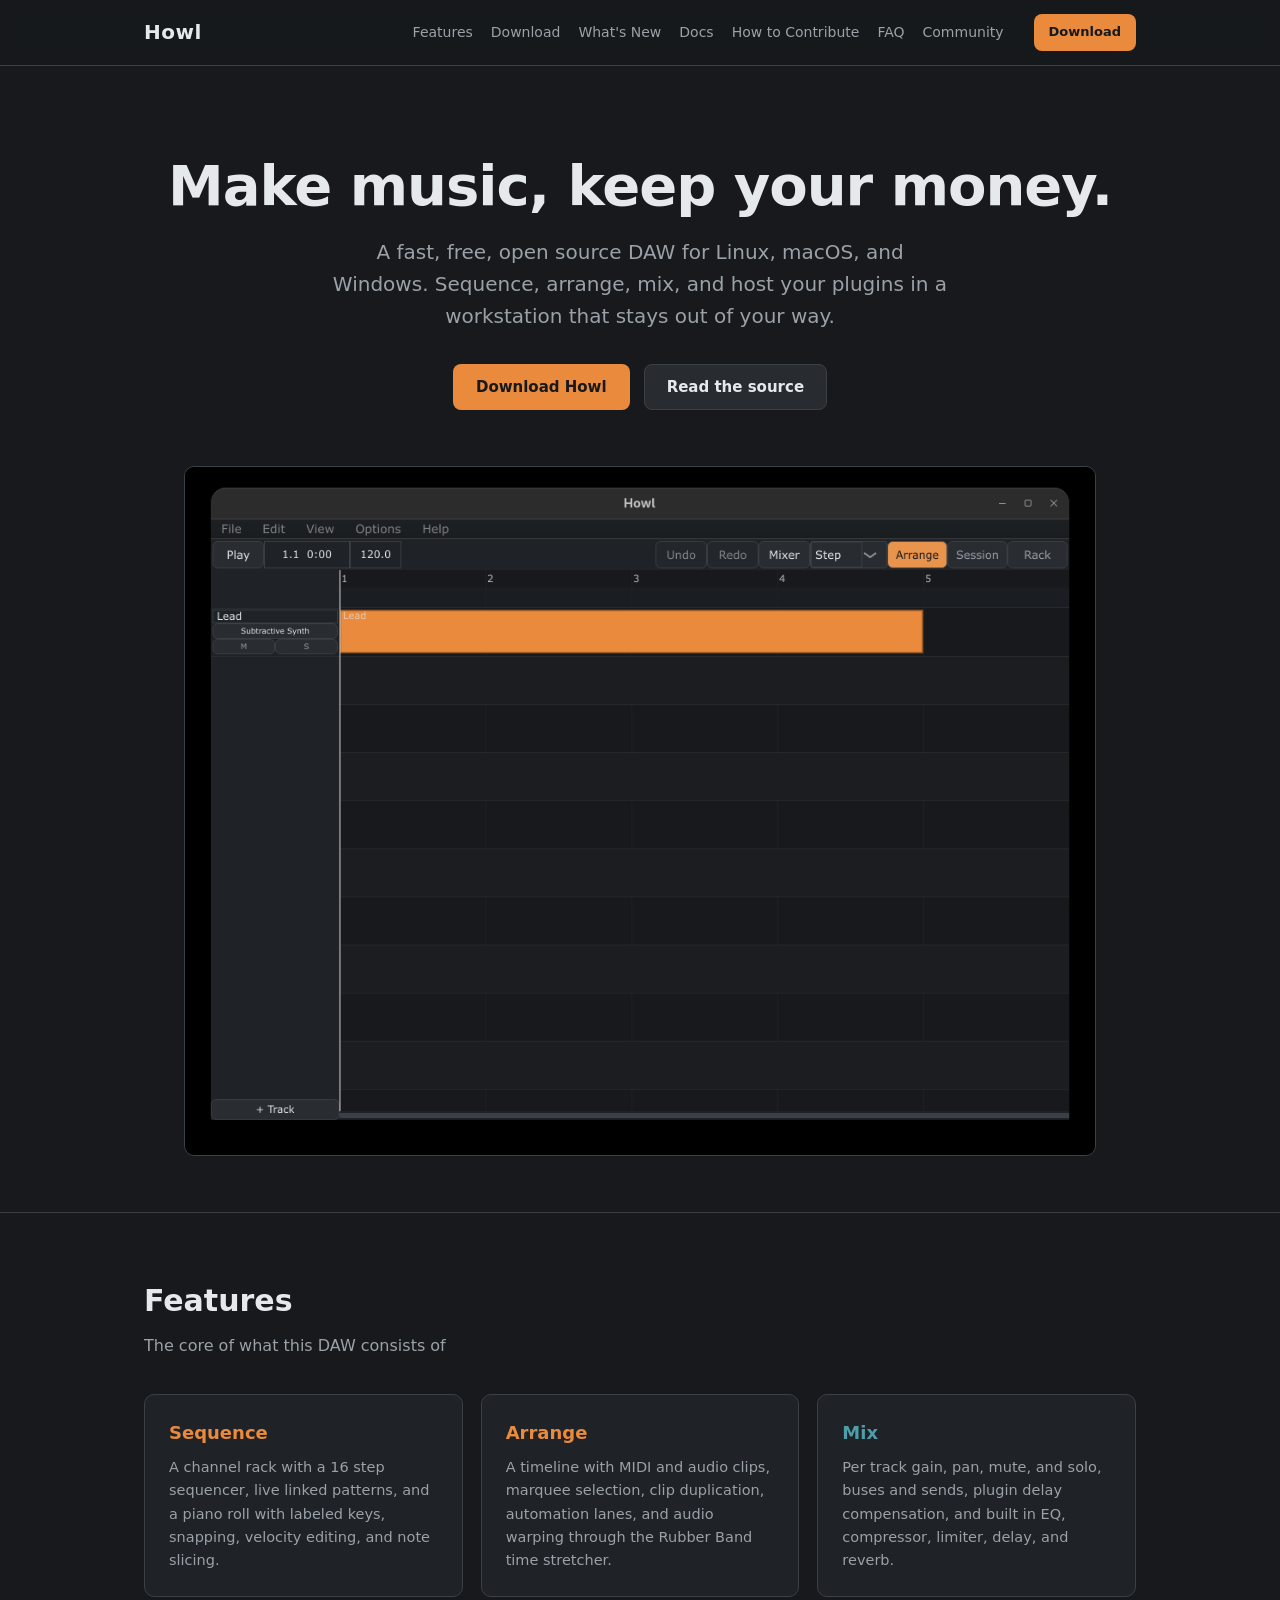
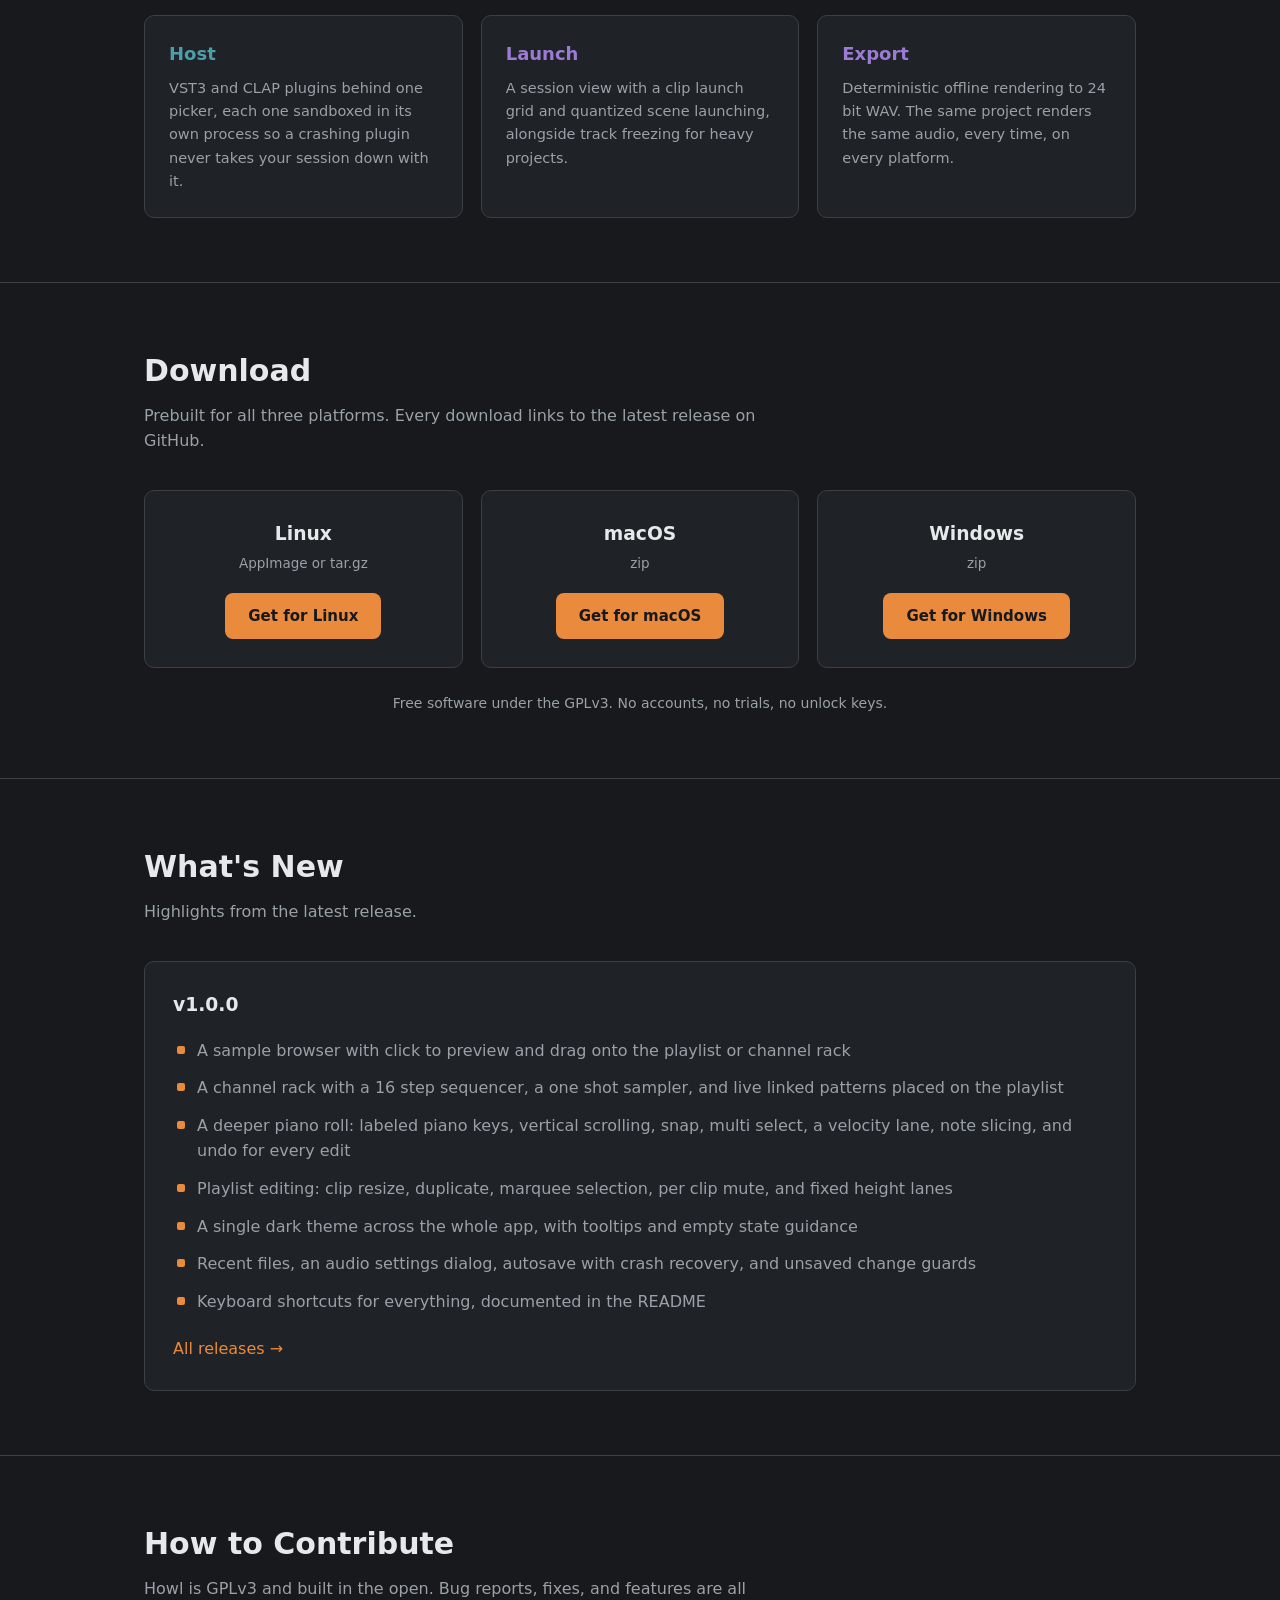
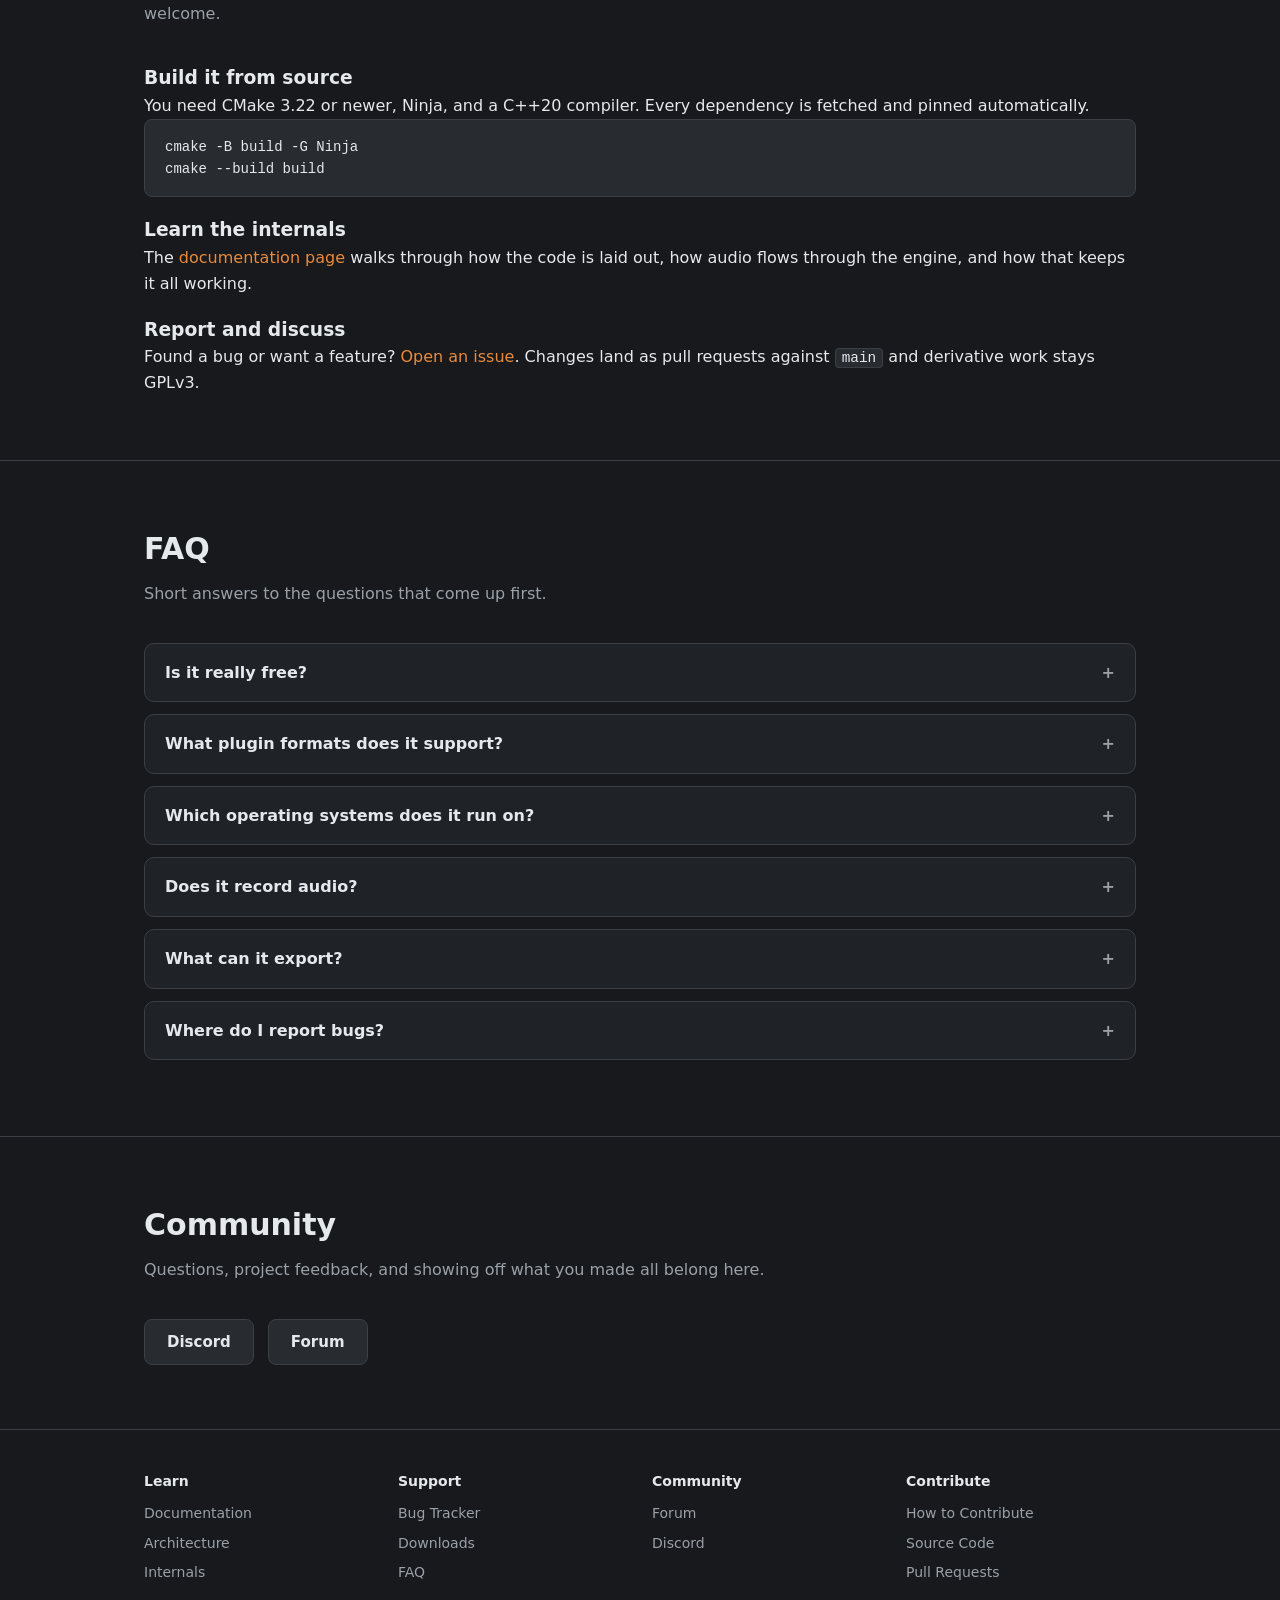
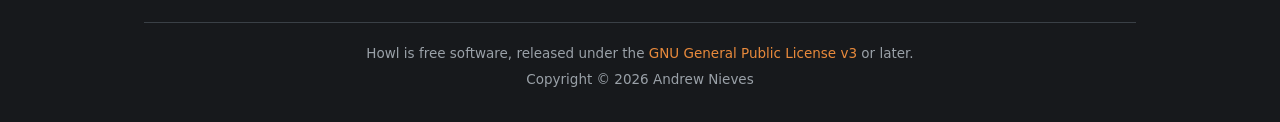
==== commit dc40fe3e: "bump the version to 1.0.0 and refresh the site for launch The What's New section now carries the 1.0" ====
--- a/docs/index.html
+++ b/docs/index.html
@@ -104,15 +104,15 @@
         <h2>What's New</h2>
         <p class="section-lead">Highlights from the latest release.</p>
         <div class="release-notes">
-            <h3>v0.1.0</h3>
+            <h3>v1.0.0</h3>
             <ul>
-                <li>Live MIDI input: play a connected keyboard straight into the selected track</li>
-                <li>MIDI learn for effect parameters: bind a knob to a hardware controller from its right click menu</li>
-                <li>An automation editor panel for drawing instrument parameter lanes by hand</li>
-                <li>Automation lanes and MIDI mappings save and load with the project</li>
-                <li>CLAP and VST3 plugins share one unified picker</li>
-                <li>A portable Linux AppImage alongside the tar and zip archives</li>
-                <li>Sandboxed plugin hosting with automatic crash detection, bypass, and one click restart</li>
+                <li>A sample browser with click to preview and drag onto the playlist or channel rack</li>
+                <li>A channel rack with a 16 step sequencer, a one shot sampler, and live linked patterns placed on the playlist</li>
+                <li>A deeper piano roll: labeled piano keys, vertical scrolling, snap, multi select, a velocity lane, note slicing, and undo for every edit</li>
+                <li>Playlist editing: clip resize, duplicate, marquee selection, per clip mute, and fixed height lanes</li>
+                <li>A single dark theme across the whole app, with tooltips and empty state guidance</li>
+                <li>Recent files, an audio settings dialog, autosave with crash recovery, and unsaved change guards</li>
+                <li>Keyboard shortcuts for everything, documented in the README</li>
             </ul>
             <a class="all-releases" href="https://github.com/ajnieves1/Howl/releases">All releases &rarr;</a>
         </div>
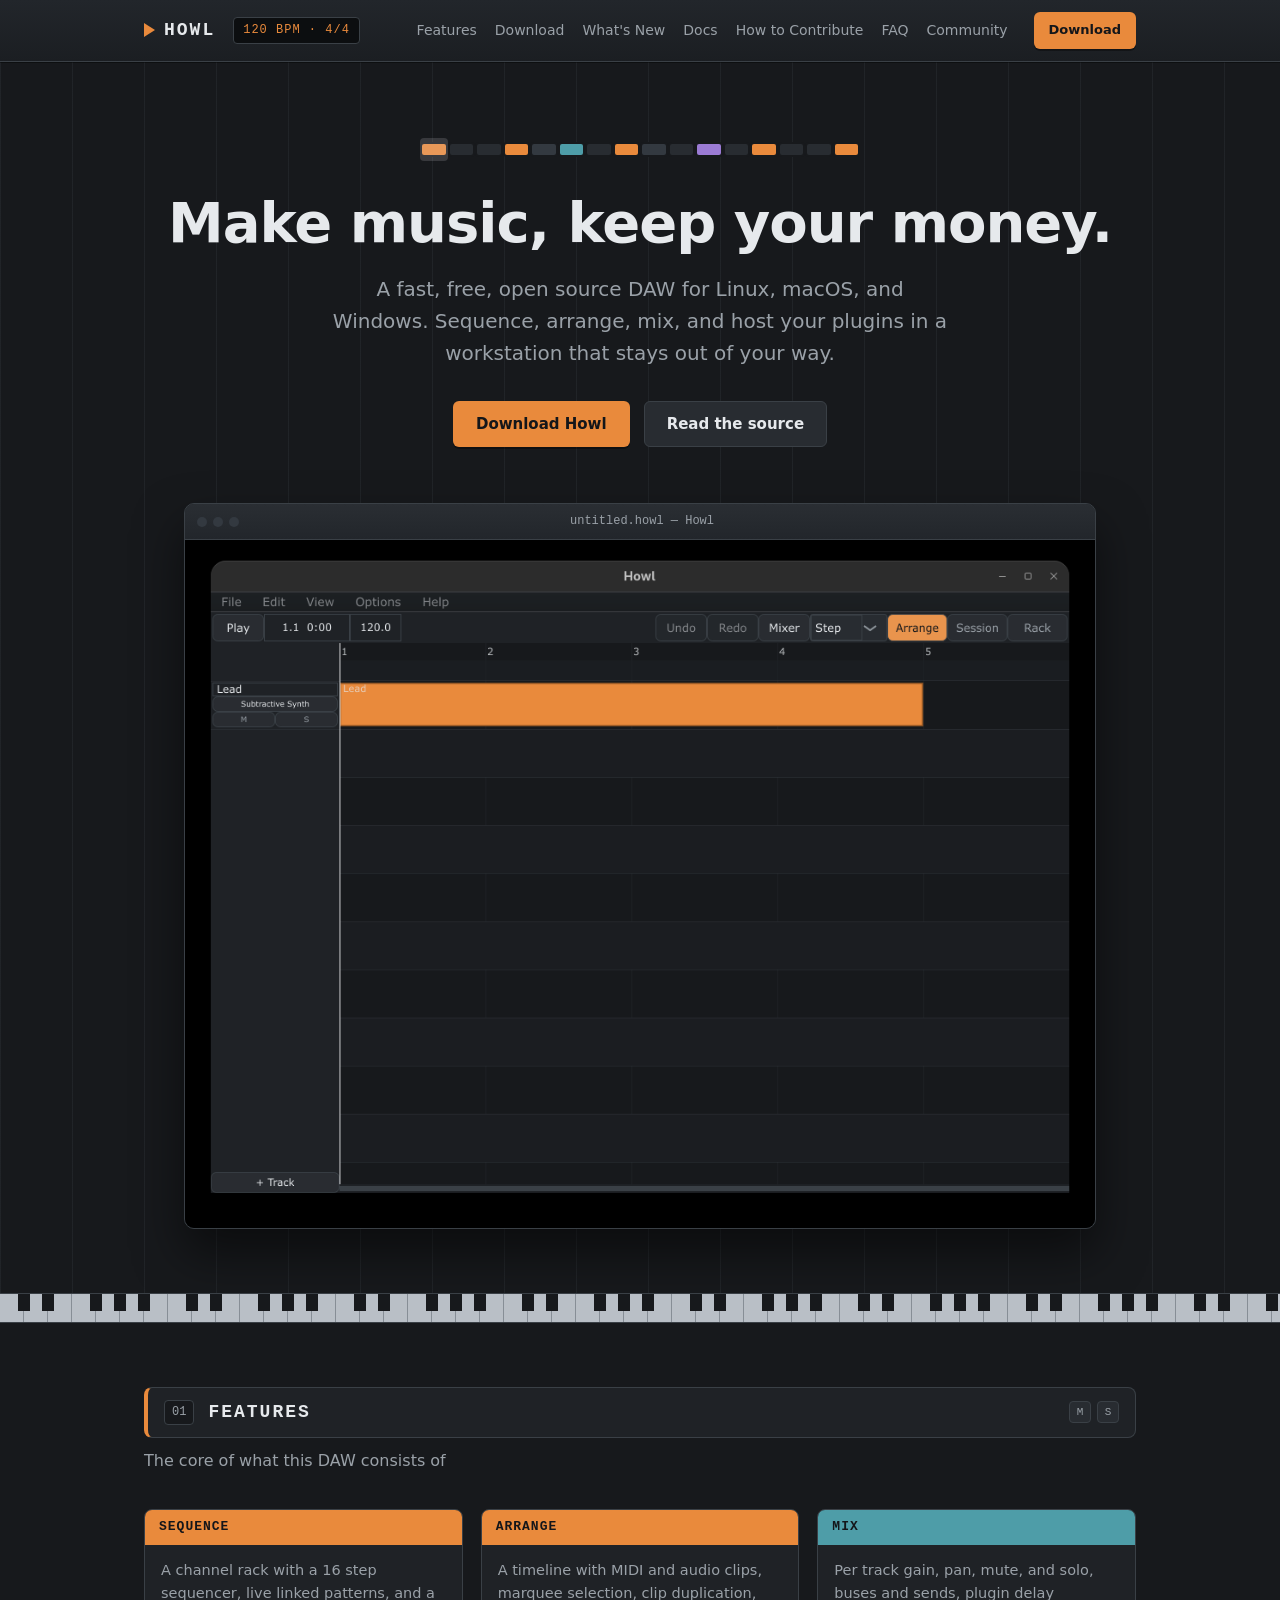
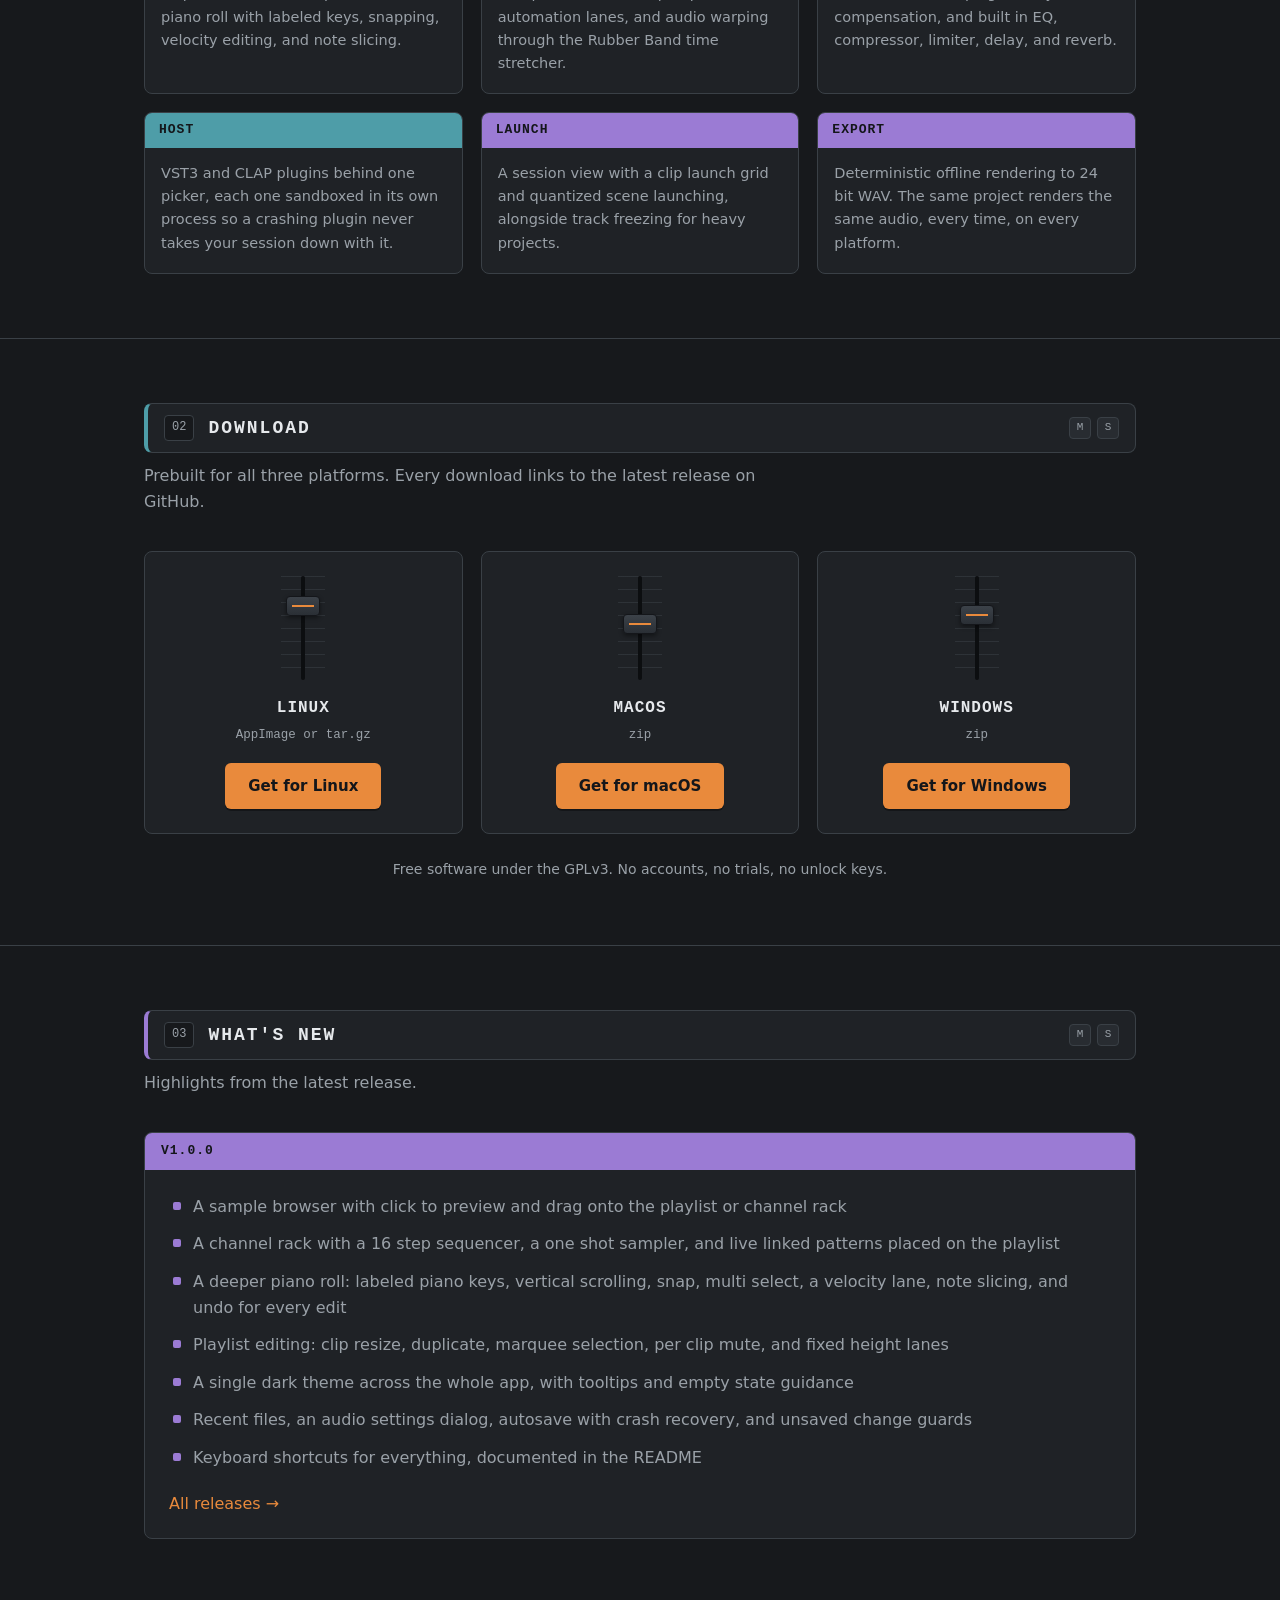
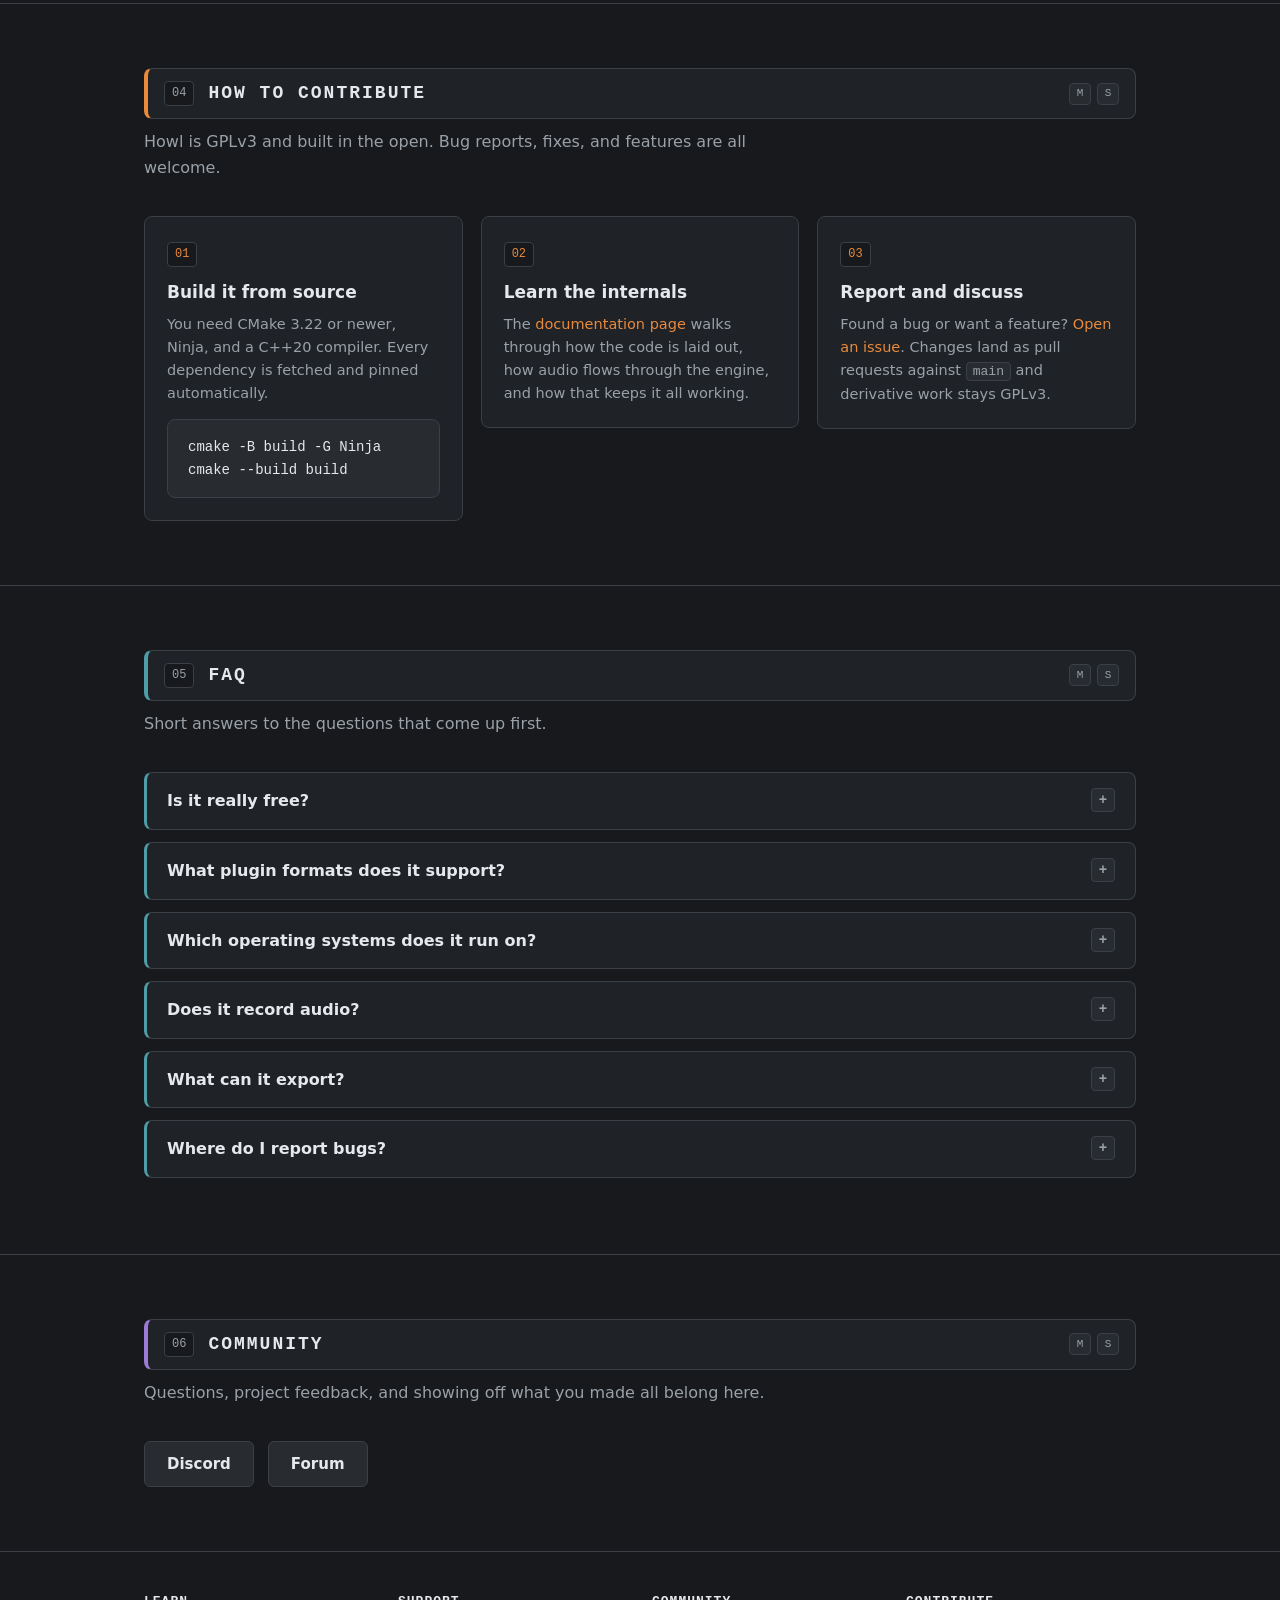
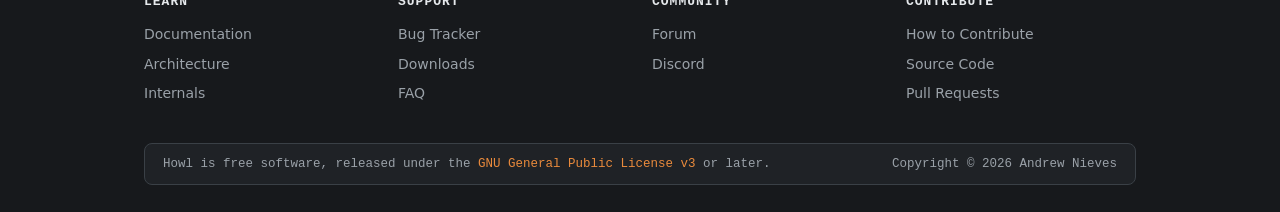
==== commit 5f9e3d30: "redesign the website to borrow the look of the DAW itself The nav becomes a transport bar with a pla" ====
--- a/docs/index.html
+++ b/docs/index.html
@@ -12,6 +12,7 @@
 <nav>
     <div class="nav-inner">
         <a class="wordmark" href="#">Howl</a>
+        <span class="lcd" aria-hidden="true">120 BPM &middot; 4/4</span>
         <div class="nav-links">
             <a href="#features">Features</a>
             <a href="#download">Download</a>
@@ -27,6 +28,13 @@
 
 <header class="hero">
     <div class="container">
+        <div class="seq" aria-hidden="true">
+            <span class="on"></span><span></span><span></span><span class="on"></span>
+            <span></span><span class="on-audio"></span><span></span><span class="on"></span>
+            <span></span><span></span><span class="on-pattern"></span><span></span>
+            <span class="on"></span><span></span><span></span><span class="on"></span>
+            <div class="seq-playhead"></div>
+        </div>
         <h1>Make music, keep your money.</h1>
         <p class="tagline">A fast, free, open source DAW for Linux, macOS, and Windows. Sequence, arrange, mix, and host your plugins in a workstation that stays out of your way.</p>
         <div class="hero-actions">
@@ -35,61 +43,79 @@
         </div>
     </div>
     <div class="hero-shot">
-        <img src="image.png" alt="The Howl arrangement view: a dark timeline with MIDI clips, a track header column, and a transport bar">
-    </div>
+        <figure class="app-window">
+            <div class="titlebar" aria-hidden="true">
+                <span class="tb-dots"><i></i><i></i><i></i></span>
+                <span class="tb-title">untitled.howl &mdash; Howl</span>
+            </div>
+            <img src="image.png" alt="The Howl arrangement view: a dark timeline with MIDI clips, a track header column, and a transport bar">
+        </figure>
+    </div>
+    <div class="piano-strip" aria-hidden="true"></div>
 </header>
 
 <main>
 
-<section id="features">
-    <div class="container">
-        <h2>Features</h2>
+<section id="features" class="tint-accent">
+    <div class="container">
+        <div class="track-head">
+            <span class="track-num">01</span>
+            <h2>Features</h2>
+            <span class="track-btns" aria-hidden="true"><span>M</span><span>S</span></span>
+        </div>
         <p class="section-lead">The core of what this DAW consists of</p>
         <div class="card-grid">
-            <div class="card">
-                <h3 class="tint-accent">Sequence</h3>
+            <div class="card tint-accent">
+                <h3>Sequence</h3>
                 <p>A channel rack with a 16 step sequencer, live linked patterns, and a piano roll with labeled keys, snapping, velocity editing, and note slicing.</p>
             </div>
-            <div class="card">
-                <h3 class="tint-accent">Arrange</h3>
+            <div class="card tint-accent">
+                <h3>Arrange</h3>
                 <p>A timeline with MIDI and audio clips, marquee selection, clip duplication, automation lanes, and audio warping through the Rubber Band time stretcher.</p>
             </div>
-            <div class="card">
-                <h3 class="tint-audio">Mix</h3>
+            <div class="card tint-audio">
+                <h3>Mix</h3>
                 <p>Per track gain, pan, mute, and solo, buses and sends, plugin delay compensation, and built in EQ, compressor, limiter, delay, and reverb.</p>
             </div>
-            <div class="card">
-                <h3 class="tint-audio">Host</h3>
+            <div class="card tint-audio">
+                <h3>Host</h3>
                 <p>VST3 and CLAP plugins behind one picker, each one sandboxed in its own process so a crashing plugin never takes your session down with it.</p>
             </div>
-            <div class="card">
-                <h3 class="tint-pattern">Launch</h3>
+            <div class="card tint-pattern">
+                <h3>Launch</h3>
                 <p>A session view with a clip launch grid and quantized scene launching, alongside track freezing for heavy projects.</p>
             </div>
-            <div class="card">
-                <h3 class="tint-pattern">Export</h3>
+            <div class="card tint-pattern">
+                <h3>Export</h3>
                 <p>Deterministic offline rendering to 24 bit WAV. The same project renders the same audio, every time, on every platform.</p>
             </div>
         </div>
     </div>
 </section>
 
-<section id="download">
-    <div class="container">
-        <h2>Download</h2>
+<section id="download" class="tint-audio">
+    <div class="container">
+        <div class="track-head">
+            <span class="track-num">02</span>
+            <h2>Download</h2>
+            <span class="track-btns" aria-hidden="true"><span>M</span><span>S</span></span>
+        </div>
         <p class="section-lead">Prebuilt for all three platforms. Every download links to the latest release on GitHub.</p>
         <div class="download-grid">
             <div class="download-card">
+                <div class="fader" aria-hidden="true"><span class="fader-cap"></span></div>
                 <h3>Linux</h3>
                 <p class="formats">AppImage or tar.gz</p>
                 <a class="button button-primary" href="https://github.com/ajnieves1/Howl/releases/latest">Get for Linux</a>
             </div>
             <div class="download-card">
+                <div class="fader" aria-hidden="true"><span class="fader-cap"></span></div>
                 <h3>macOS</h3>
                 <p class="formats">zip</p>
                 <a class="button button-primary" href="https://github.com/ajnieves1/Howl/releases/latest">Get for macOS</a>
             </div>
             <div class="download-card">
+                <div class="fader" aria-hidden="true"><span class="fader-cap"></span></div>
                 <h3>Windows</h3>
                 <p class="formats">zip</p>
                 <a class="button button-primary" href="https://github.com/ajnieves1/Howl/releases/latest">Get for Windows</a>
@@ -99,9 +125,13 @@
     </div>
 </section>
 
-<section id="whats-new">
-    <div class="container">
-        <h2>What's New</h2>
+<section id="whats-new" class="tint-pattern">
+    <div class="container">
+        <div class="track-head">
+            <span class="track-num">03</span>
+            <h2>What's New</h2>
+            <span class="track-btns" aria-hidden="true"><span>M</span><span>S</span></span>
+        </div>
         <p class="section-lead">Highlights from the latest release.</p>
         <div class="release-notes">
             <h3>v1.0.0</h3>
@@ -119,9 +149,13 @@
     </div>
 </section>
 
-<section id="contribute">
-    <div class="container">
-        <h2>How to Contribute</h2>
+<section id="contribute" class="tint-accent">
+    <div class="container">
+        <div class="track-head">
+            <span class="track-num">04</span>
+            <h2>How to Contribute</h2>
+            <span class="track-btns" aria-hidden="true"><span>M</span><span>S</span></span>
+        </div>
         <p class="section-lead">Howl is GPLv3 and built in the open. Bug reports, fixes, and features are all welcome.</p>
         <div class="contribute-steps">
             <div>
@@ -142,9 +176,13 @@
     </div>
 </section>
 
-<section id="faq" class="faq">
-    <div class="container">
-        <h2>FAQ</h2>
+<section id="faq" class="faq tint-audio">
+    <div class="container">
+        <div class="track-head">
+            <span class="track-num">05</span>
+            <h2>FAQ</h2>
+            <span class="track-btns" aria-hidden="true"><span>M</span><span>S</span></span>
+        </div>
         <p class="section-lead">Short answers to the questions that come up first.</p>
         <details>
             <summary>Is it really free?</summary>
@@ -173,9 +211,13 @@
     </div>
 </section>
 
-<section id="community">
-    <div class="container">
-        <h2>Community</h2>
+<section id="community" class="tint-pattern">
+    <div class="container">
+        <div class="track-head">
+            <span class="track-num">06</span>
+            <h2>Community</h2>
+            <span class="track-btns" aria-hidden="true"><span>M</span><span>S</span></span>
+        </div>
         <p class="section-lead">Questions, project feedback, and showing off what you made all belong here.</p>
         <div class="community-buttons">
             <a class="button button-secondary" href="https://discord.gg/RvAfj8m8q">Discord</a>
@@ -209,8 +251,7 @@
                 <h4>Community</h4>
                 <ul>
                     <li><a href="https://github.com/ajnieves1/Howl/discussions">Forum</a></li>
-                    <!-- REPLACE href with the real Discord invite URL -->
-                    <li><a href="#">Discord</a></li>
+                    <li><a href="https://discord.gg/RvAfj8m8q">Discord</a></li>
                 </ul>
             </div>
             <div class="footer-col">
--- a/docs/style.css
+++ b/docs/style.css
@@ -1,4 +1,7 @@
-/* Howl website styles. The palette mirrors the app's theme exactly:
+/* Howl website styles. The site borrows the look of the app itself:
+   the nav is a transport bar, section headings are track headers, feature
+   cards are clips, download cards are mixer strips, and a step sequencer
+   runs in the hero. Palette mirrors the app theme exactly:
    window #17191C, panel #1F2226, raised #282C31, hover #333940, border #3A4046,
    text #E6E9EC / #9AA1A8, accent #E98A3C, audio teal #4E9DA8, pattern violet #9B7BD4 */
 
@@ -13,6 +16,9 @@
     --accent: #E98A3C;
     --audio: #4E9DA8;
     --pattern: #9B7BD4;
+    --lcd-bg: #0C0E10;
+    --ink-on-tint: #14161A;
+    --mono: ui-monospace, "SF Mono", Menlo, Consolas, monospace;
 }
 
 * {
@@ -33,6 +39,11 @@
     line-height: 1.6;
 }
 
+::selection {
+    background: var(--accent);
+    color: var(--ink-on-tint);
+}
+
 a {
     color: var(--accent);
     text-decoration: none;
@@ -48,36 +59,64 @@
     padding: 0 24px;
 }
 
-/* Sticky top navigation */
+/* Sticky top navigation, styled like the transport bar */
 
 nav {
     position: sticky;
     top: 0;
     z-index: 10;
-    background: rgba(23, 25, 28, 0.92);
-    backdrop-filter: blur(8px);
+    background: linear-gradient(#22262B, #1B1E22);
     border-bottom: 1px solid var(--border);
+    box-shadow: 0 1px 0 rgba(0, 0, 0, 0.4);
 }
 
 .nav-inner {
     max-width: 1040px;
     margin: 0 auto;
-    padding: 14px 24px;
+    padding: 12px 24px;
     display: flex;
     align-items: center;
-    gap: 22px;
+    gap: 18px;
     flex-wrap: wrap;
 }
 
 .wordmark {
-    font-size: 20px;
+    display: inline-flex;
+    align-items: center;
+    gap: 9px;
+    font-family: var(--mono);
+    font-size: 18px;
     font-weight: 700;
     color: var(--text-primary);
-    letter-spacing: 0.5px;
+    letter-spacing: 2px;
+    text-transform: uppercase;
+}
+
+/* Play triangle in front of the wordmark */
+.wordmark::before {
+    content: "";
+    width: 0;
+    height: 0;
+    border-left: 11px solid var(--accent);
+    border-top: 7px solid transparent;
+    border-bottom: 7px solid transparent;
 }
 
 .wordmark:hover {
     text-decoration: none;
+}
+
+/* Small readout next to the wordmark, like the tempo display */
+.lcd {
+    font-family: var(--mono);
+    font-size: 12px;
+    letter-spacing: 1px;
+    color: var(--accent);
+    background: var(--lcd-bg);
+    border: 1px solid var(--border);
+    border-radius: 4px;
+    padding: 3px 9px;
+    white-space: nowrap;
 }
 
 .nav-links {
@@ -106,19 +145,25 @@
 .button {
     display: inline-block;
     padding: 10px 22px;
-    border-radius: 8px;
+    border-radius: 6px;
     font-size: 15px;
     font-weight: 600;
     border: 1px solid transparent;
+    transition: filter 0.12s, background 0.12s, transform 0.06s;
 }
 
 .button:hover {
     text-decoration: none;
 }
 
+.button:active {
+    transform: translateY(1px);
+}
+
 .button-primary {
     background: var(--accent);
-    color: var(--window-bg);
+    color: var(--ink-on-tint);
+    box-shadow: 0 2px 0 rgba(0, 0, 0, 0.35);
 }
 
 .button-primary:hover {
@@ -140,11 +185,12 @@
     font-size: 13px;
 }
 
-/* Hero */
+/* Hero, with a faint timeline grid behind it */
 
 .hero {
     text-align: center;
-    padding: 88px 0 56px;
+    padding: 80px 0 0;
+    background-image: repeating-linear-gradient(90deg, rgba(58, 64, 70, 0.28) 0 1px, transparent 1px 72px);
 }
 
 .hero h1 {
@@ -168,17 +214,112 @@
     flex-wrap: wrap;
 }
 
+/* Sixteen step sequencer strip above the headline */
+
+.seq {
+    position: relative;
+    display: grid;
+    grid-template-columns: repeat(16, 1fr);
+    width: min(440px, 84%);
+    margin: 0 auto 34px;
+}
+
+.seq span {
+    height: 15px;
+    background: var(--raised-bg);
+    border: 2px solid var(--window-bg);
+    border-radius: 4px;
+}
+
+/* Beat starts sit a touch lighter, like the rack grid */
+.seq span:nth-child(4n + 1) {
+    background: var(--hover-bg);
+}
+
+.seq span.on {
+    background: var(--accent);
+}
+
+.seq span.on-audio {
+    background: var(--audio);
+}
+
+.seq span.on-pattern {
+    background: var(--pattern);
+}
+
+.seq-playhead {
+    position: absolute;
+    top: -4px;
+    bottom: -4px;
+    left: 0;
+    width: calc(100% / 16);
+    background: rgba(230, 233, 236, 0.16);
+    border-radius: 4px;
+    animation: seq-sweep 3.2s steps(16, end) infinite;
+}
+
+@keyframes seq-sweep {
+    from { transform: translateX(0); }
+    to { transform: translateX(1600%); }
+}
+
+@media (prefers-reduced-motion: reduce) {
+    .seq-playhead {
+        animation: none;
+        opacity: 0;
+    }
+}
+
+/* Screenshot inside app window chrome */
+
 .hero-shot {
     margin: 56px auto 0;
     max-width: 960px;
     padding: 0 24px;
 }
 
+.app-window {
+    border: 1px solid var(--border);
+    border-radius: 10px;
+    overflow: hidden;
+    background: var(--panel-bg);
+    box-shadow: 0 24px 48px rgba(0, 0, 0, 0.5);
+}
+
+.titlebar {
+    display: flex;
+    align-items: center;
+    gap: 10px;
+    padding: 8px 12px;
+    background: linear-gradient(#2A2E33, #22262B);
+    border-bottom: 1px solid var(--border);
+}
+
+.tb-dots {
+    display: flex;
+    gap: 6px;
+}
+
+.tb-dots i {
+    width: 10px;
+    height: 10px;
+    border-radius: 50%;
+    background: var(--hover-bg);
+}
+
+.tb-title {
+    margin: 0 auto;
+    font-family: var(--mono);
+    font-size: 12px;
+    color: var(--text-secondary);
+    /* Keeps the title visually centered against the dots on the left */
+    transform: translateX(-24px);
+}
+
 .hero-shot img,
 .screenshot-frame {
     width: 100%;
-    border: 1px solid var(--border);
-    border-radius: 10px;
     display: block;
 }
 
@@ -194,16 +335,91 @@
     aspect-ratio: 16 / 9;
 }
 
+/* Piano key strip dividing the hero from the content */
+
+.piano-strip {
+    height: 30px;
+    margin-top: 64px;
+    border-top: 1px solid var(--border);
+    border-bottom: 1px solid var(--border);
+    background-color: #B9BFC6;
+    background-image:
+        repeating-linear-gradient(90deg,
+            transparent 0 18px, var(--window-bg) 18px 30px,
+            transparent 30px 42px, var(--window-bg) 42px 54px,
+            transparent 54px 90px, var(--window-bg) 90px 102px,
+            transparent 102px 114px, var(--window-bg) 114px 126px,
+            transparent 126px 138px, var(--window-bg) 138px 150px,
+            transparent 150px 168px),
+        repeating-linear-gradient(90deg, transparent 0 23px, #878E96 23px 24px);
+    background-size: 168px 62%, 168px 100%;
+    background-repeat: repeat-x;
+}
+
 /* Sections */
 
 section {
     padding: 64px 0;
+}
+
+section + section {
     border-top: 1px solid var(--border);
 }
 
-section h2 {
-    font-size: 30px;
-    margin-bottom: 8px;
+/* Per section tint, used by the track header tab and anything inside */
+
+.tint-accent { --tint: var(--accent); }
+.tint-audio { --tint: var(--audio); }
+.tint-pattern { --tint: var(--pattern); }
+
+/* Section headings styled like arrangement track headers */
+
+.track-head {
+    display: flex;
+    align-items: center;
+    gap: 14px;
+    padding: 10px 16px;
+    margin-bottom: 10px;
+    background: var(--panel-bg);
+    border: 1px solid var(--border);
+    border-left: 4px solid var(--tint, var(--accent));
+    border-radius: 8px;
+}
+
+.track-num {
+    font-family: var(--mono);
+    font-size: 12px;
+    color: var(--text-secondary);
+    background: var(--window-bg);
+    border: 1px solid var(--border);
+    border-radius: 4px;
+    padding: 2px 7px;
+}
+
+.track-head h2 {
+    font-family: var(--mono);
+    font-size: 18px;
+    letter-spacing: 2px;
+    text-transform: uppercase;
+}
+
+.track-btns {
+    margin-left: auto;
+    display: flex;
+    gap: 6px;
+}
+
+.track-btns span {
+    width: 22px;
+    height: 22px;
+    display: grid;
+    place-items: center;
+    font-family: var(--mono);
+    font-size: 11px;
+    color: var(--text-secondary);
+    background: var(--raised-bg);
+    border: 1px solid var(--border);
+    border-radius: 4px;
 }
 
 .section-lead {
@@ -212,7 +428,7 @@
     margin-bottom: 36px;
 }
 
-/* Feature cards */
+/* Feature cards, drawn like clips with a colored name bar */
 
 .card-grid {
     display: grid;
@@ -223,25 +439,28 @@
 .card {
     background: var(--panel-bg);
     border: 1px solid var(--border);
-    border-radius: 10px;
-    padding: 24px;
+    border-radius: 8px;
+    overflow: hidden;
 }
 
 .card h3 {
-    font-size: 18px;
-    margin-bottom: 8px;
+    background: var(--tint, var(--accent));
+    color: var(--ink-on-tint);
+    font-family: var(--mono);
+    font-size: 13px;
+    font-weight: 700;
+    letter-spacing: 1px;
+    text-transform: uppercase;
+    padding: 7px 14px;
 }
 
 .card p {
     color: var(--text-secondary);
     font-size: 14.5px;
-}
-
-.card .tint-accent { color: var(--accent); }
-.card .tint-audio { color: var(--audio); }
-.card .tint-pattern { color: var(--pattern); }
-
-/* Download cards */
+    padding: 14px 16px 18px;
+}
+
+/* Download cards, drawn like mixer channel strips */
 
 .download-grid {
     display: grid;
@@ -252,18 +471,73 @@
 .download-card {
     background: var(--panel-bg);
     border: 1px solid var(--border);
-    border-radius: 10px;
-    padding: 28px 24px;
+    border-radius: 8px;
+    padding: 24px;
     text-align: center;
 }
 
+.fader {
+    position: relative;
+    width: 44px;
+    height: 104px;
+    margin: 0 auto 16px;
+    background: repeating-linear-gradient(180deg, rgba(58, 64, 70, 0.55) 0 1px, transparent 1px 13px);
+}
+
+/* Fader slot down the middle */
+.fader::before {
+    content: "";
+    position: absolute;
+    left: 50%;
+    top: 0;
+    bottom: 0;
+    width: 4px;
+    transform: translateX(-50%);
+    background: var(--lcd-bg);
+    border-radius: 2px;
+}
+
+.fader-cap {
+    position: absolute;
+    left: 50%;
+    transform: translateX(-50%);
+    width: 34px;
+    height: 20px;
+    background: linear-gradient(#3C4249, #2A2F35);
+    border: 1px solid var(--ink-on-tint);
+    border-radius: 4px;
+    box-shadow: 0 2px 4px rgba(0, 0, 0, 0.4);
+}
+
+/* Center line across the fader cap */
+.fader-cap::after {
+    content: "";
+    position: absolute;
+    left: 5px;
+    right: 5px;
+    top: 50%;
+    height: 2px;
+    transform: translateY(-50%);
+    background: var(--accent);
+}
+
+/* Each platform sits at its own level, like a rough mix */
+.download-card:nth-child(1) .fader-cap { top: 20px; }
+.download-card:nth-child(2) .fader-cap { top: 38px; }
+.download-card:nth-child(3) .fader-cap { top: 29px; }
+
 .download-card h3 {
+    font-family: var(--mono);
+    font-size: 16px;
+    letter-spacing: 1px;
+    text-transform: uppercase;
     margin-bottom: 4px;
 }
 
 .download-card .formats {
     color: var(--text-secondary);
-    font-size: 13.5px;
+    font-family: var(--mono);
+    font-size: 12.5px;
     margin-bottom: 18px;
 }
 
@@ -274,21 +548,28 @@
     text-align: center;
 }
 
-/* What's new */
+/* What's new, drawn like a pattern clip */
 
 .release-notes {
     background: var(--panel-bg);
     border: 1px solid var(--border);
-    border-radius: 10px;
-    padding: 28px;
+    border-radius: 8px;
+    overflow: hidden;
 }
 
 .release-notes h3 {
-    margin-bottom: 12px;
+    background: var(--pattern);
+    color: var(--ink-on-tint);
+    font-family: var(--mono);
+    font-size: 13px;
+    letter-spacing: 1px;
+    text-transform: uppercase;
+    padding: 8px 16px;
 }
 
 .release-notes ul {
     list-style: none;
+    padding: 18px 24px 4px;
 }
 
 .release-notes li {
@@ -297,6 +578,7 @@
     color: var(--text-secondary);
 }
 
+/* Step cell bullets */
 .release-notes li::before {
     content: "";
     position: absolute;
@@ -305,19 +587,53 @@
     width: 8px;
     height: 8px;
     border-radius: 2px;
-    background: var(--accent);
+    background: var(--pattern);
 }
 
 .release-notes .all-releases {
     display: inline-block;
-    margin-top: 16px;
-}
-
-/* Contribute */
+    margin: 10px 24px 22px;
+}
+
+/* Contribute steps, numbered like pattern slots */
 
 .contribute-steps {
+    counter-reset: step;
     display: grid;
+    grid-template-columns: repeat(auto-fit, minmax(280px, 1fr));
     gap: 18px;
+    align-items: start;
+}
+
+.contribute-steps > div {
+    counter-increment: step;
+    background: var(--panel-bg);
+    border: 1px solid var(--border);
+    border-radius: 8px;
+    padding: 22px;
+}
+
+.contribute-steps > div::before {
+    content: counter(step, decimal-leading-zero);
+    display: inline-block;
+    font-family: var(--mono);
+    font-size: 12px;
+    color: var(--tint, var(--accent));
+    background: var(--window-bg);
+    border: 1px solid var(--border);
+    border-radius: 4px;
+    padding: 2px 7px;
+    margin-bottom: 12px;
+}
+
+.contribute-steps h3 {
+    font-size: 17px;
+    margin-bottom: 6px;
+}
+
+.contribute-steps p {
+    color: var(--text-secondary);
+    font-size: 14.5px;
 }
 
 pre {
@@ -325,13 +641,14 @@
     border: 1px solid var(--border);
     border-radius: 8px;
     padding: 16px 20px;
+    margin-top: 14px;
     overflow-x: auto;
     font-size: 14px;
     color: var(--text-primary);
 }
 
 code {
-    font-family: ui-monospace, "SF Mono", Menlo, Consolas, monospace;
+    font-family: var(--mono);
 }
 
 p code, li code {
@@ -347,14 +664,15 @@
 .faq details {
     background: var(--panel-bg);
     border: 1px solid var(--border);
-    border-radius: 10px;
+    border-left: 3px solid var(--tint, var(--audio));
+    border-radius: 8px;
     margin-bottom: 12px;
     overflow: hidden;
 }
 
 .faq summary {
     cursor: pointer;
-    padding: 16px 20px;
+    padding: 15px 20px;
     font-weight: 600;
     list-style: none;
 }
@@ -363,14 +681,28 @@
     display: none;
 }
 
+/* Expand marker drawn as a step cell */
 .faq summary::after {
     content: "+";
     float: right;
-    color: var(--text-secondary);
+    width: 22px;
+    height: 22px;
+    display: grid;
+    place-items: center;
+    font-family: var(--mono);
+    font-size: 14px;
+    color: var(--text-secondary);
+    background: var(--raised-bg);
+    border: 1px solid var(--border);
+    border-radius: 4px;
+    line-height: 1;
 }
 
 .faq details[open] summary::after {
     content: "\2212";
+    color: var(--ink-on-tint);
+    background: var(--tint, var(--audio));
+    border-color: var(--tint, var(--audio));
 }
 
 .faq summary:hover {
@@ -408,7 +740,10 @@
 
 .footer-col h4 {
     color: var(--text-primary);
-    font-size: 14px;
+    font-family: var(--mono);
+    font-size: 13px;
+    letter-spacing: 1px;
+    text-transform: uppercase;
     margin-bottom: 10px;
 }
 
@@ -429,15 +764,19 @@
     text-decoration: none;
 }
 
+/* Legal line drawn like the status bar at the bottom of the app */
+
 .footer-legal {
-    border-top: 1px solid var(--border);
-    padding-top: 20px;
-    text-align: center;
-    font-size: 13.5px;
-}
-
-.footer-legal p {
-    margin-bottom: 4px;
+    background: var(--panel-bg);
+    border: 1px solid var(--border);
+    border-radius: 8px;
+    padding: 10px 18px;
+    display: flex;
+    justify-content: space-between;
+    gap: 8px 24px;
+    flex-wrap: wrap;
+    font-family: var(--mono);
+    font-size: 12.5px;
 }
 
 /* Documentation page */
@@ -456,10 +795,15 @@
 }
 
 .doc-page h2 {
-    font-size: 24px;
-    margin: 44px 0 12px;
-    padding-top: 20px;
-    border-top: 1px solid var(--border);
+    font-family: var(--mono);
+    font-size: 19px;
+    letter-spacing: 1.5px;
+    text-transform: uppercase;
+    margin: 48px 0 12px;
+    padding: 8px 0 8px 14px;
+    border-left: 4px solid var(--accent);
+    background: linear-gradient(90deg, var(--panel-bg), transparent 70%);
+    border-radius: 4px;
 }
 
 .doc-page h3 {
@@ -483,7 +827,7 @@
 }
 
 .doc-page pre {
-    margin-bottom: 12px;
+    margin: 0 0 12px;
 }
 
 .module-table {
@@ -513,7 +857,7 @@
 
 .module-table td:first-child {
     color: var(--text-primary);
-    font-family: ui-monospace, "SF Mono", Menlo, Consolas, monospace;
+    font-family: var(--mono);
     font-size: 13.5px;
     white-space: nowrap;
 }
@@ -523,12 +867,24 @@
         gap: 12px;
     }
 
+    .lcd {
+        display: none;
+    }
+
     .hero {
-        padding: 56px 0 40px;
+        padding: 56px 0 0;
+    }
+
+    .piano-strip {
+        margin-top: 44px;
     }
 
     section {
         padding: 44px 0;
+    }
+
+    .track-btns {
+        display: none;
     }
 
     .module-table {
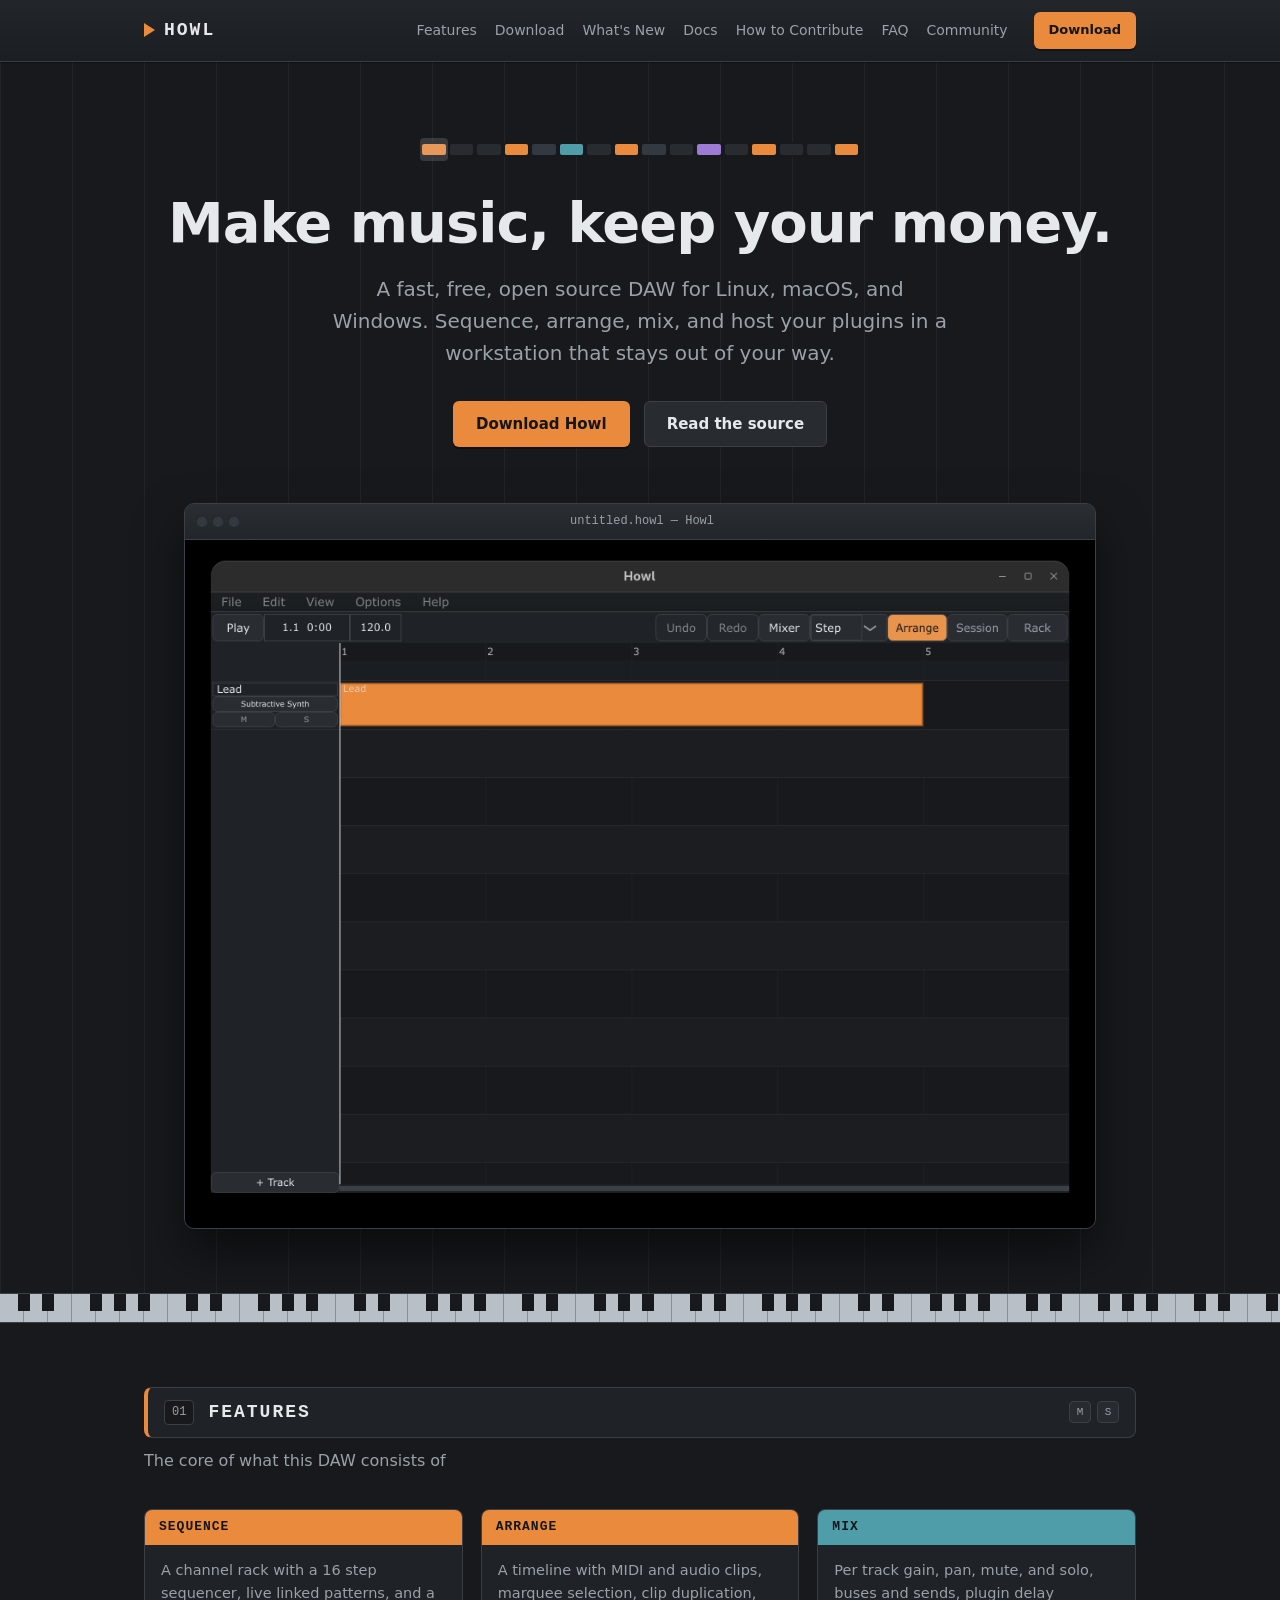
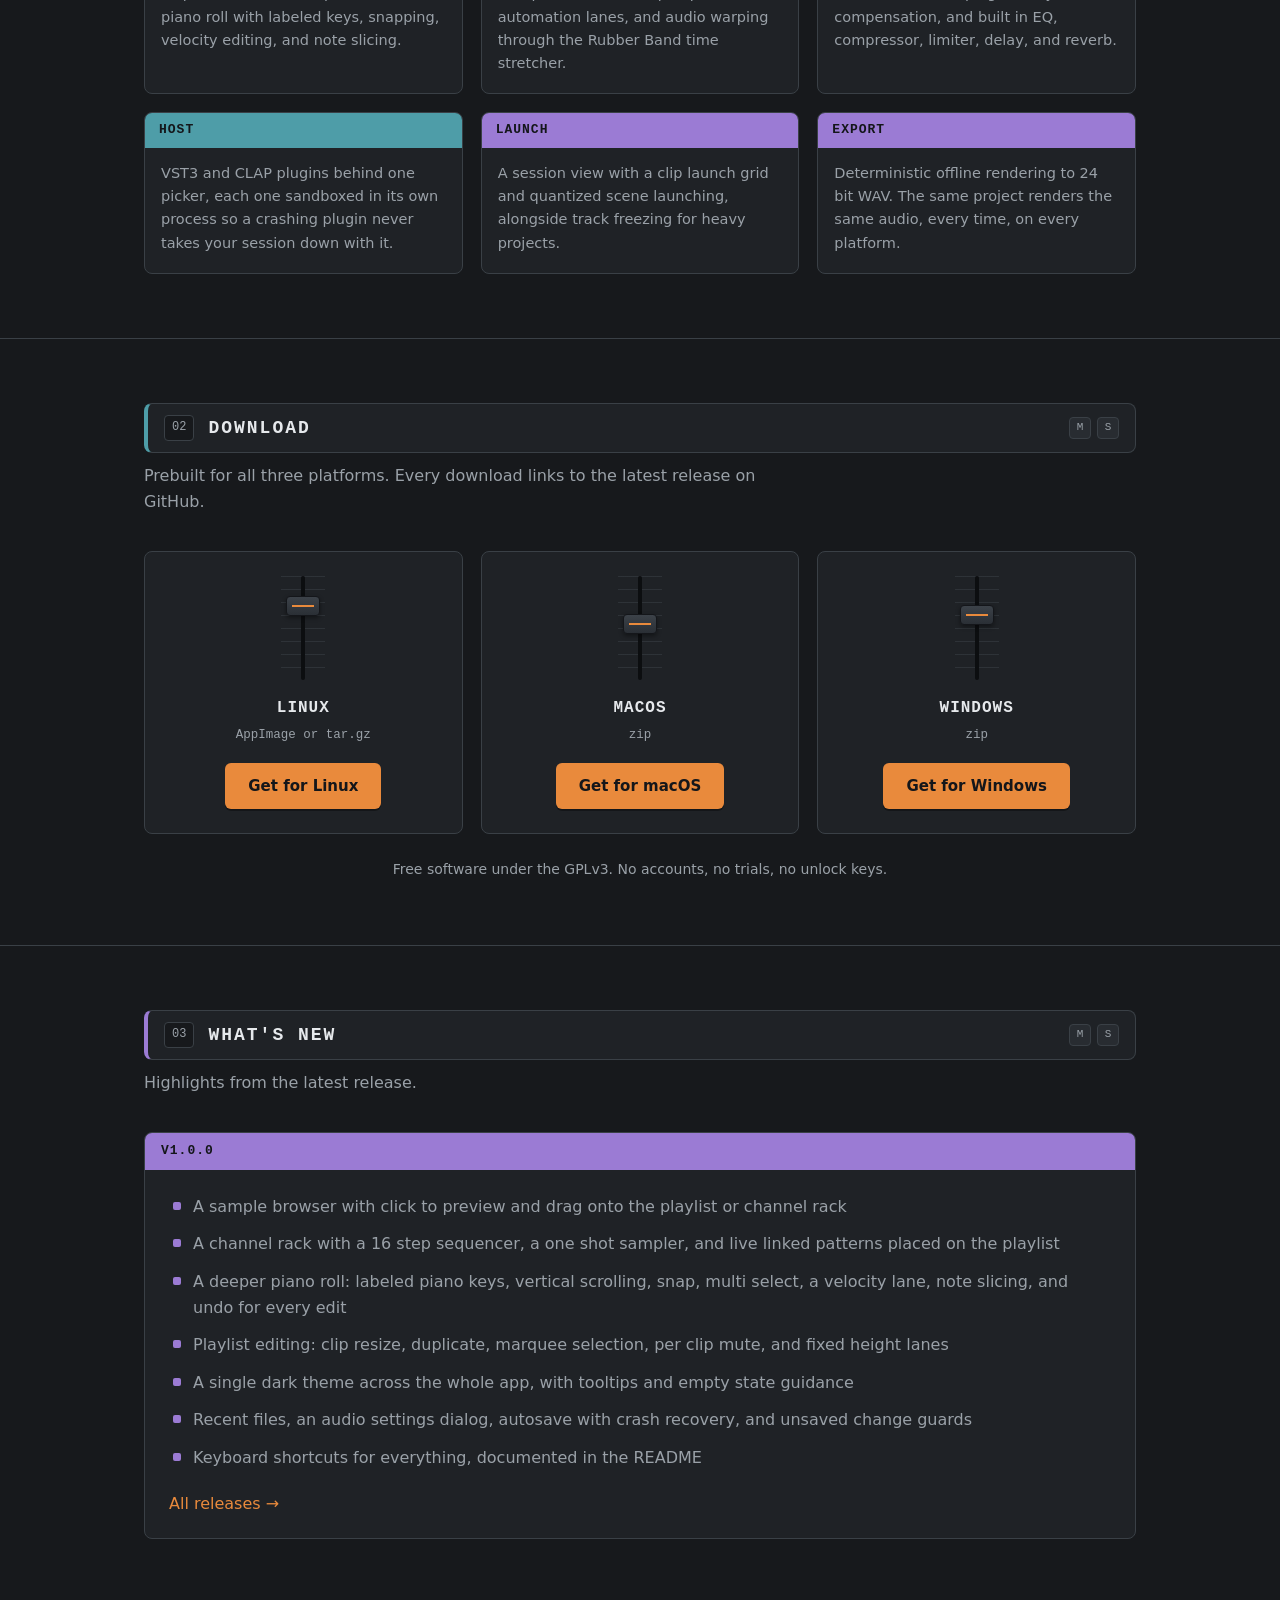
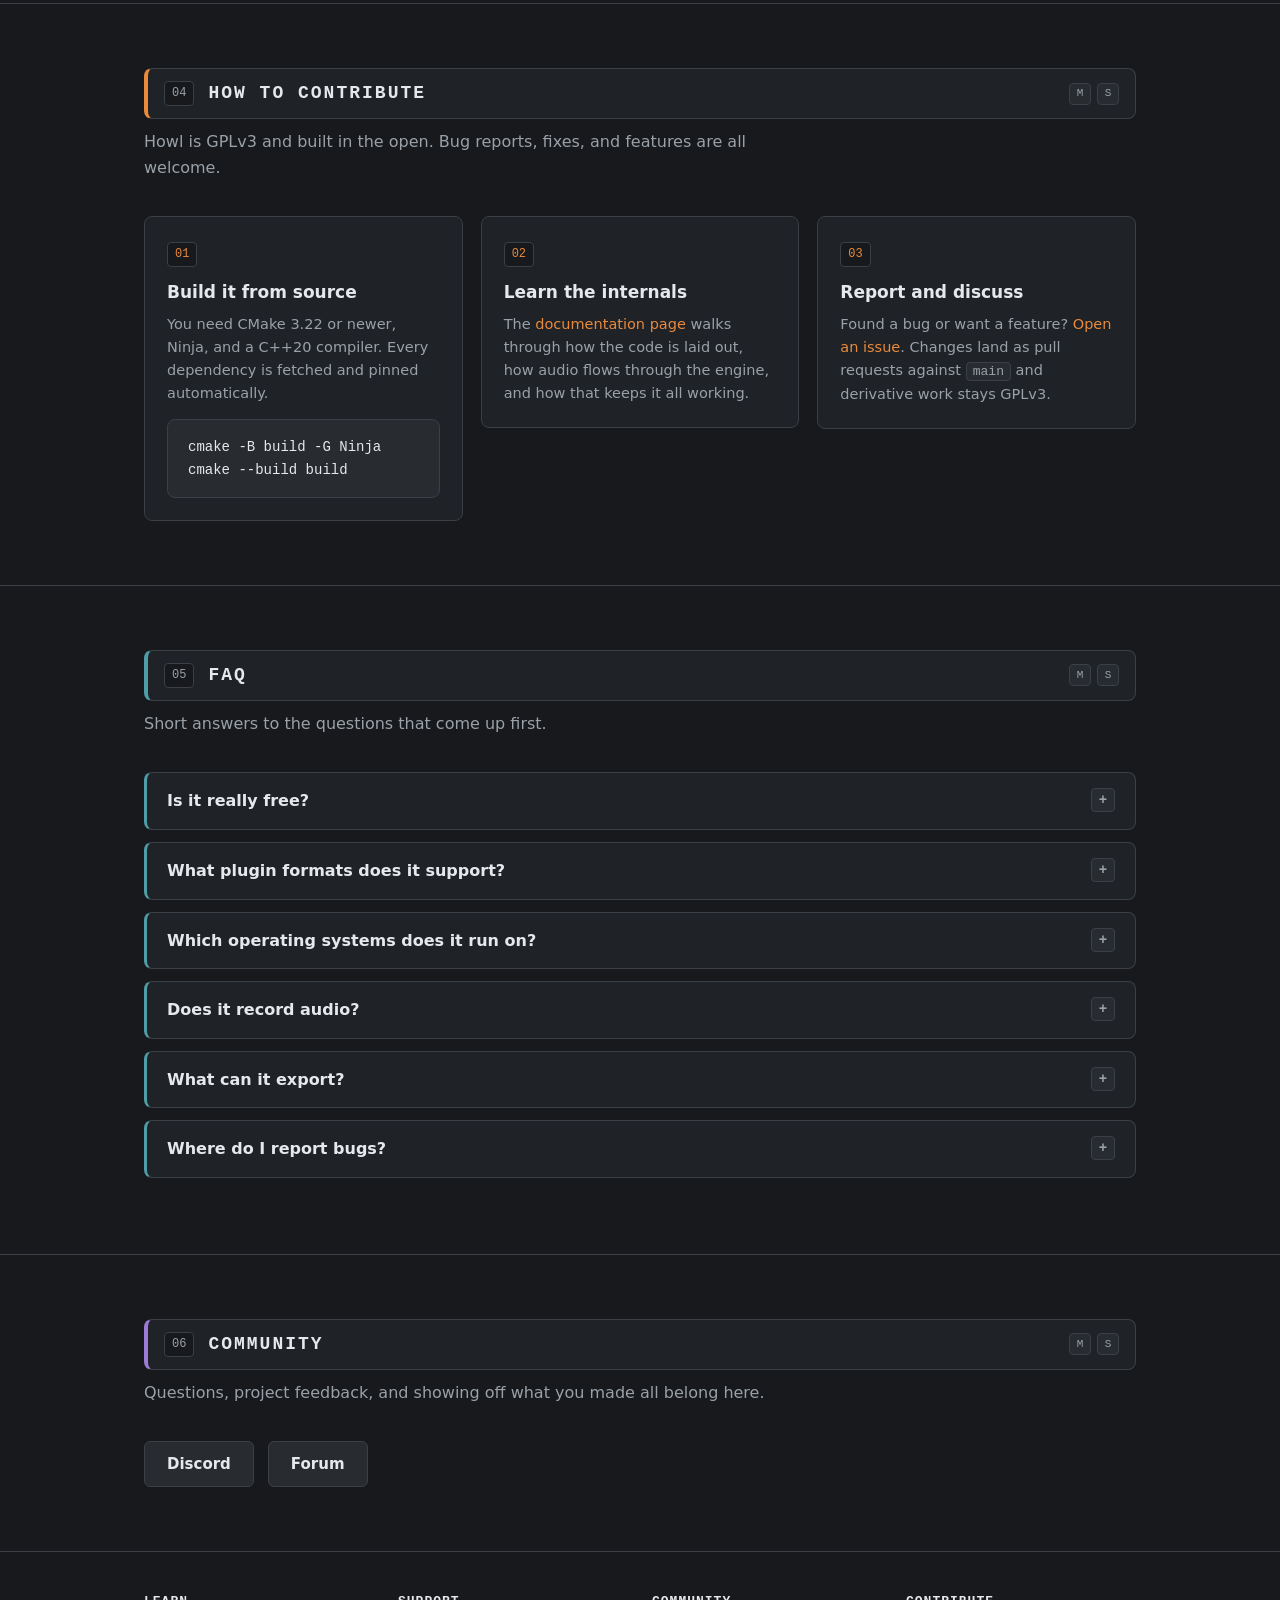
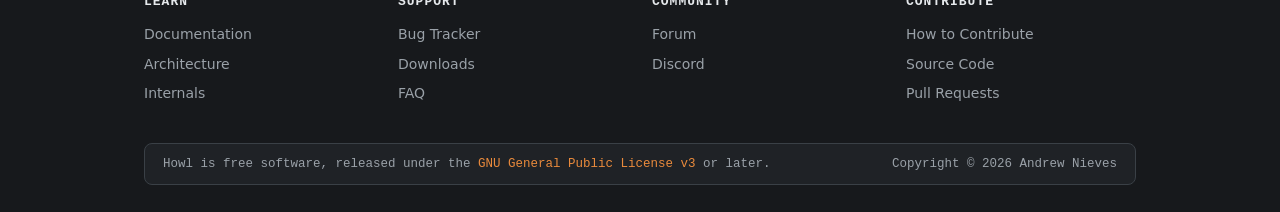
==== commit 40604148: "Updated design" ====
--- a/docs/index.html
+++ b/docs/index.html
@@ -12,7 +12,6 @@
 <nav>
     <div class="nav-inner">
         <a class="wordmark" href="#">Howl</a>
-        <span class="lcd" aria-hidden="true">120 BPM &middot; 4/4</span>
         <div class="nav-links">
             <a href="#features">Features</a>
             <a href="#download">Download</a>
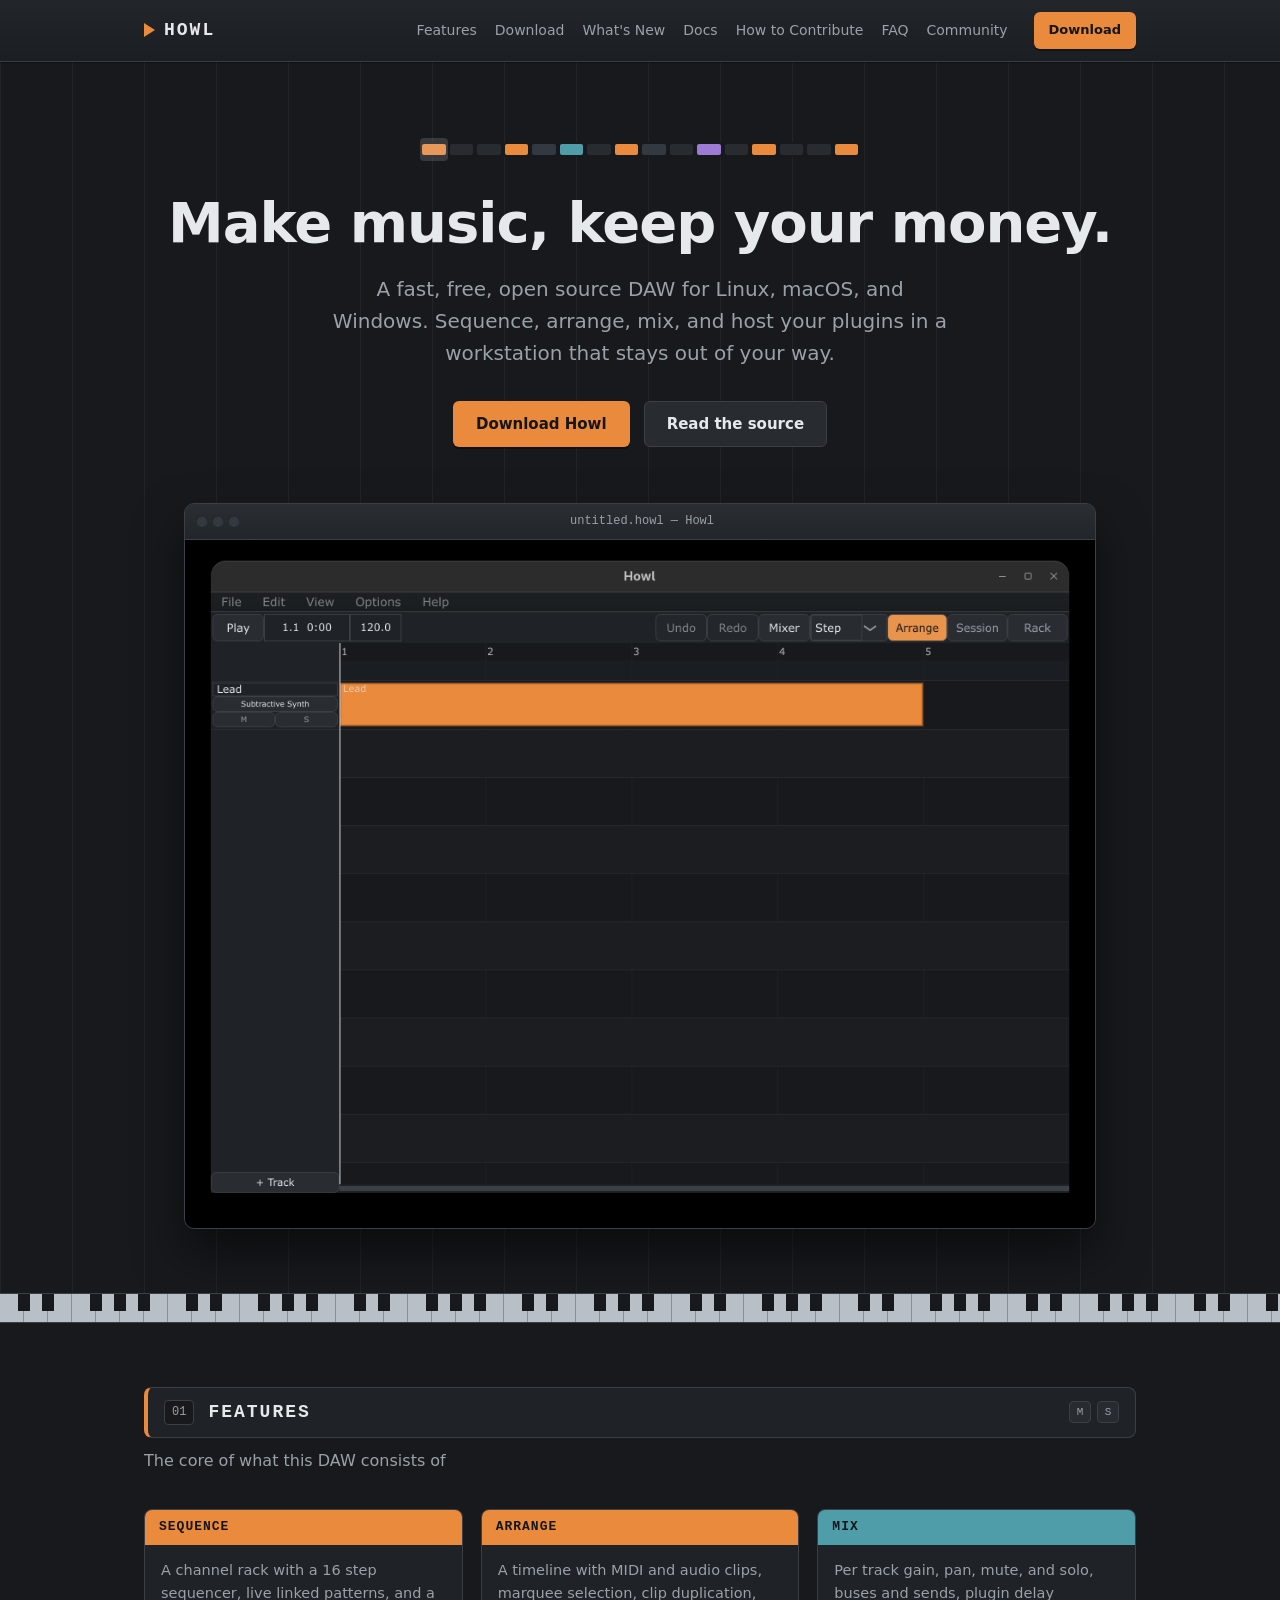
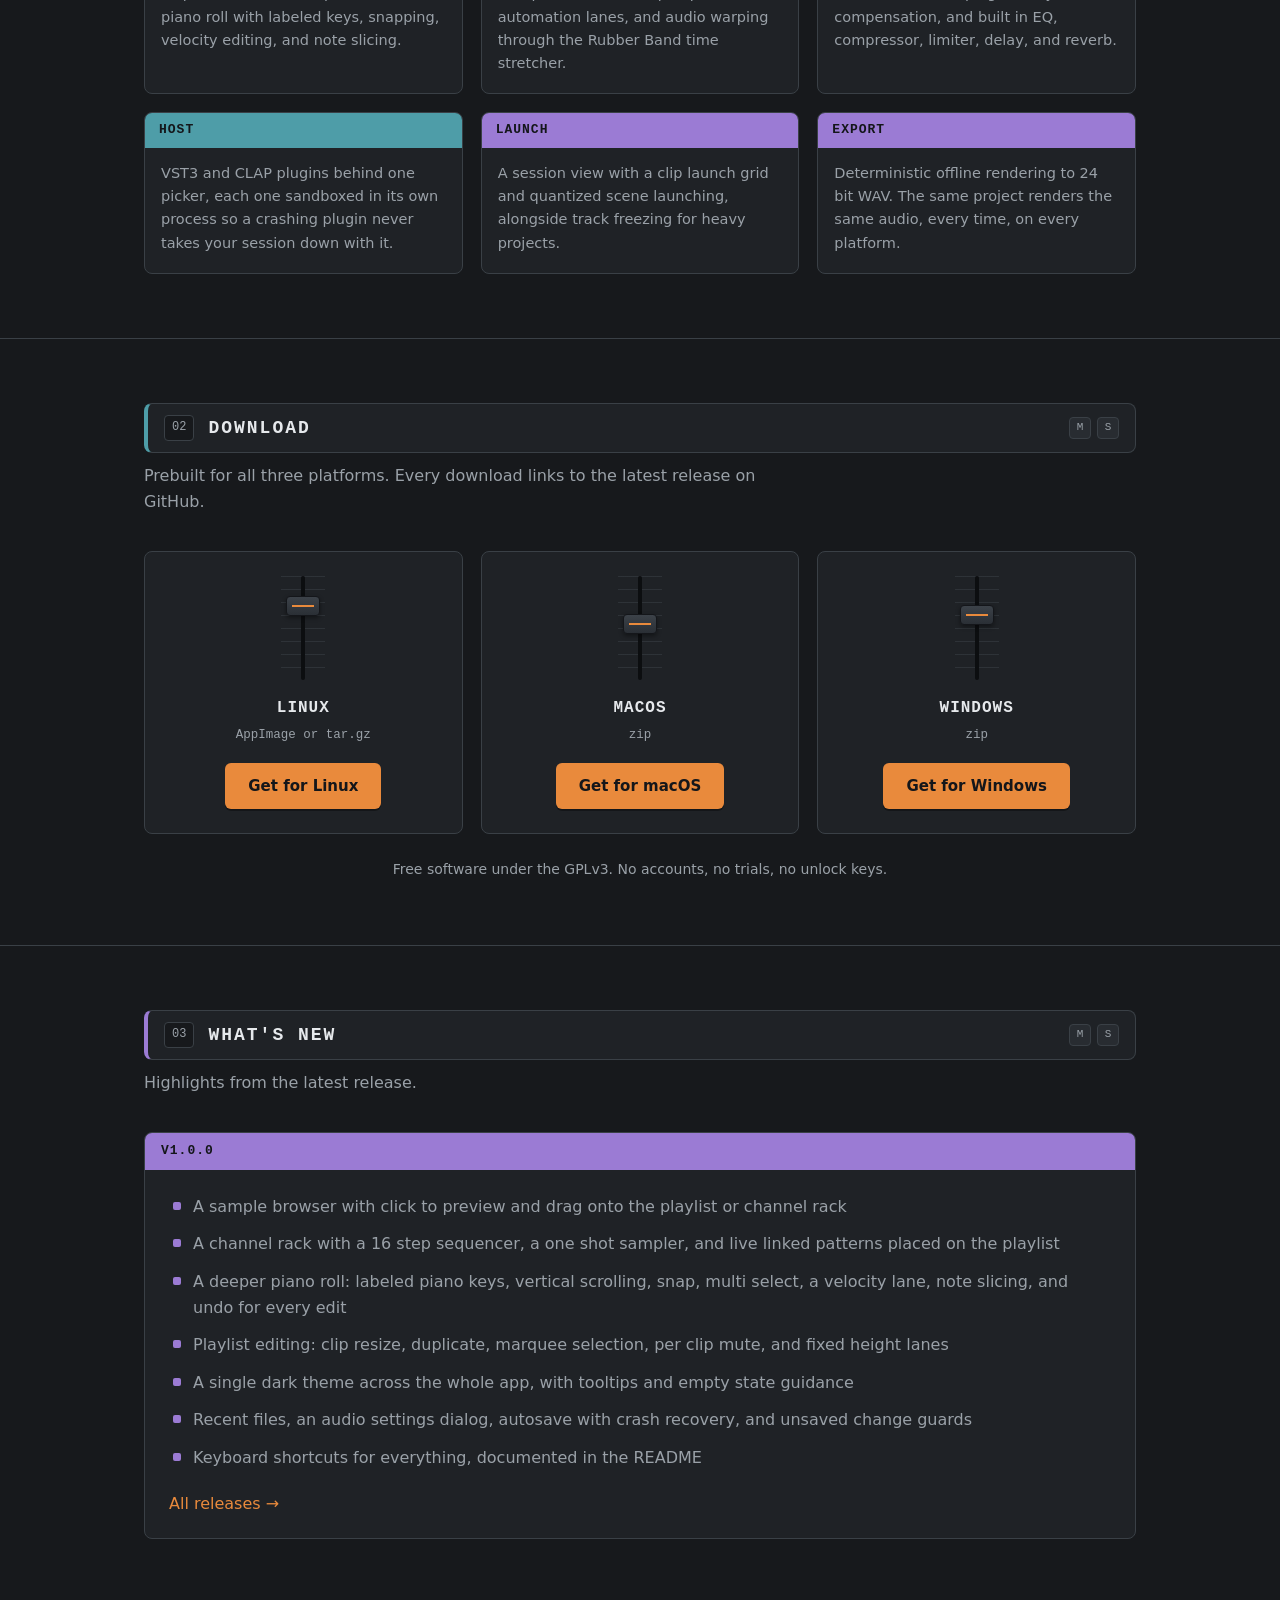
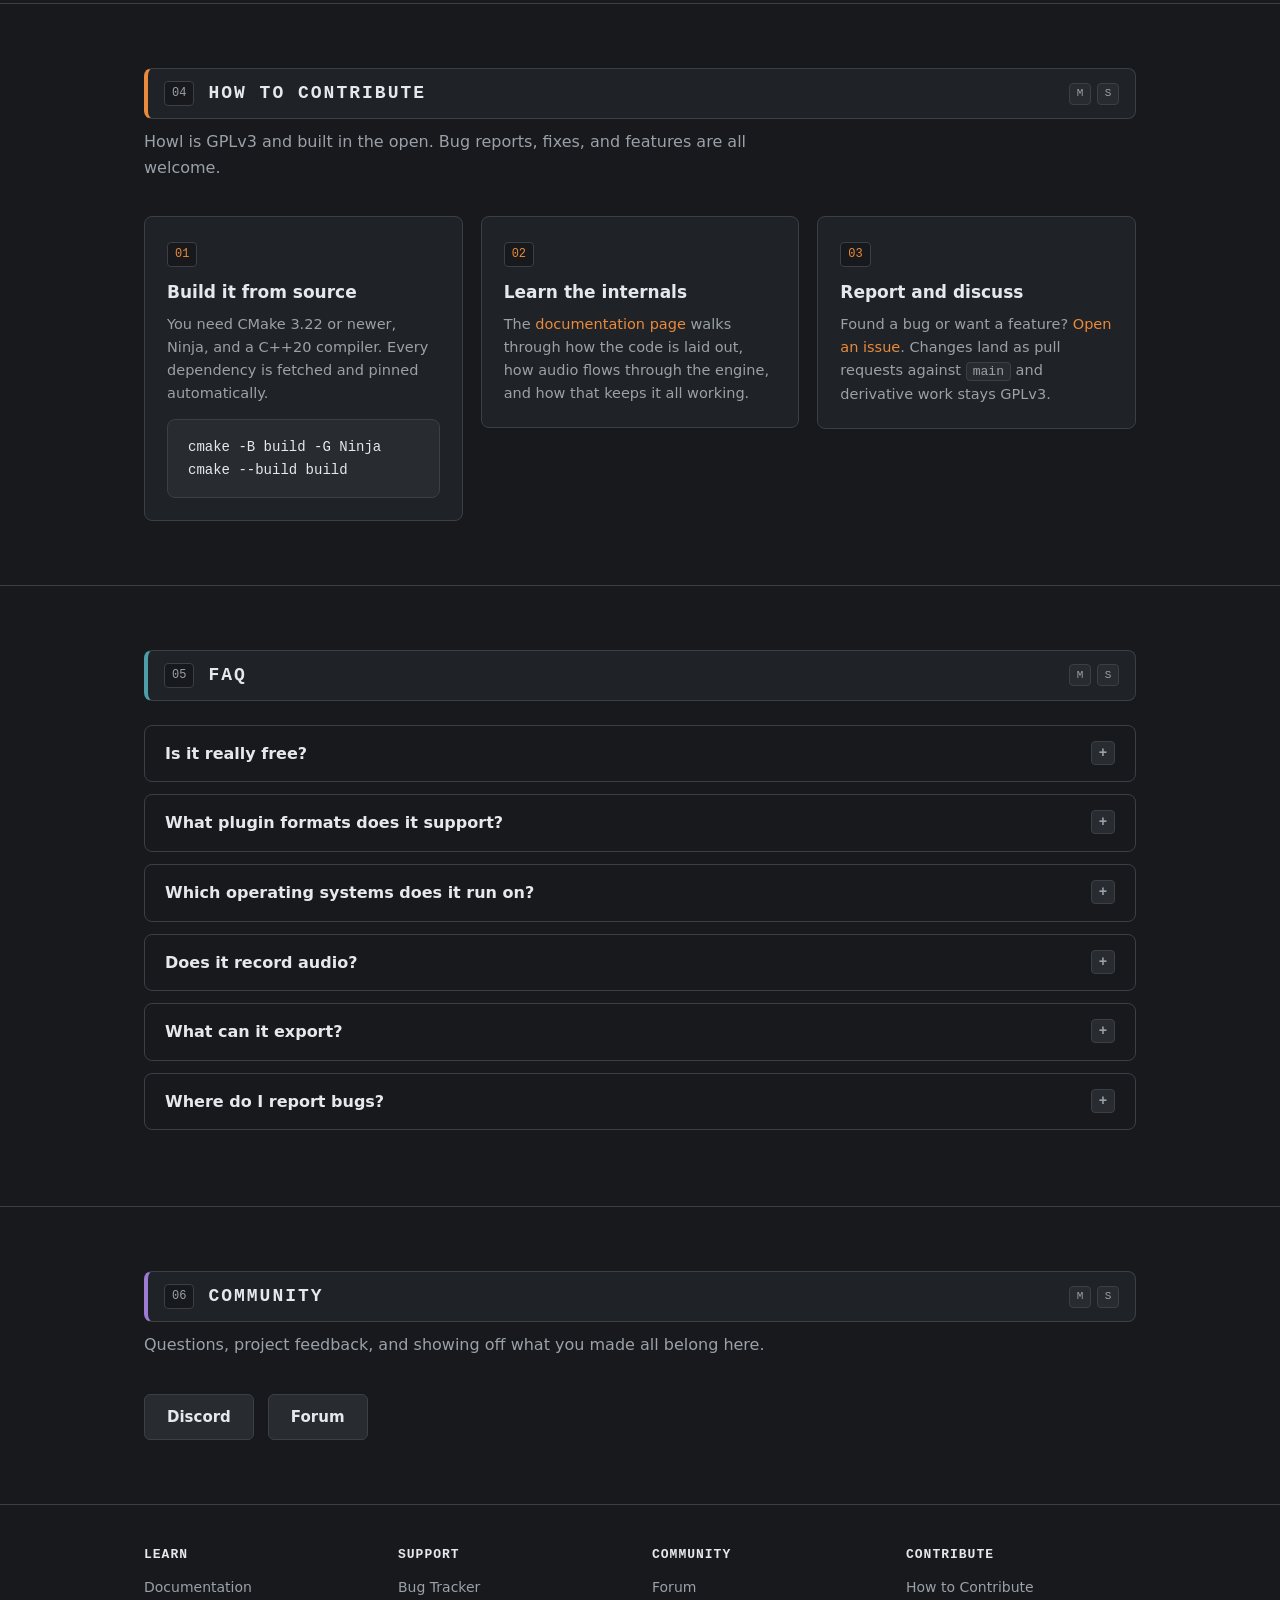
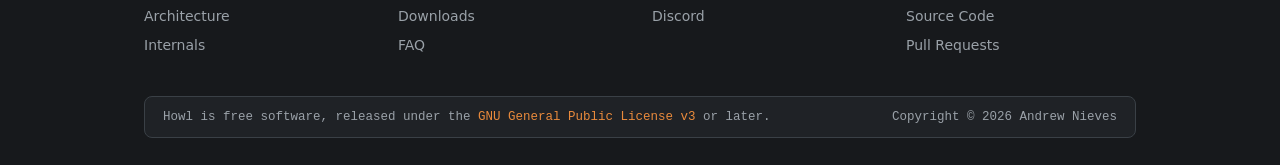
==== commit 664f07f9: "Updated design" ====
--- a/docs/index.html
+++ b/docs/index.html
@@ -182,7 +182,6 @@
             <h2>FAQ</h2>
             <span class="track-btns" aria-hidden="true"><span>M</span><span>S</span></span>
         </div>
-        <p class="section-lead">Short answers to the questions that come up first.</p>
         <details>
             <summary>Is it really free?</summary>
             <p>Yes. Howl is free software under the GPLv3. There is nothing to buy, no locked features, and no subscription. You can use it, study it, change it, and share it.</p>
--- a/docs/style.css
+++ b/docs/style.css
@@ -661,10 +661,16 @@
 
 /* FAQ */
 
+/* The FAQ header keeps the color tab; the rows stay plain so the
+   header does not read as one of the entries */
+
+.faq .track-head {
+    margin-bottom: 24px;
+}
+
 .faq details {
-    background: var(--panel-bg);
-    border: 1px solid var(--border);
-    border-left: 3px solid var(--tint, var(--audio));
+    background: var(--window-bg);
+    border: 1px solid var(--border);
     border-radius: 8px;
     margin-bottom: 12px;
     overflow: hidden;
